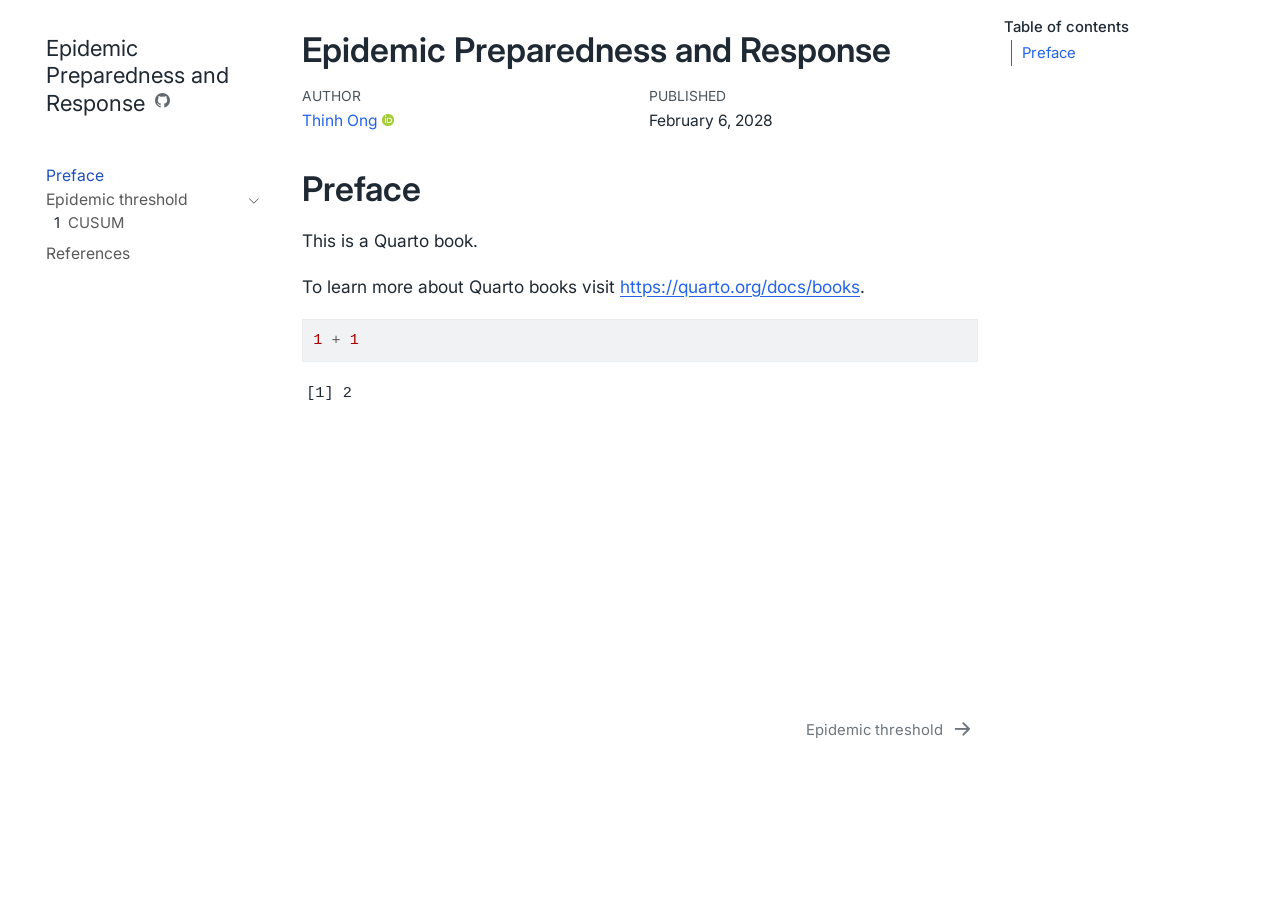
==== index.html @ 460a91d7 "Built site for gh-pages" ====
<!DOCTYPE html>
<html xmlns="http://www.w3.org/1999/xhtml" lang="en" xml:lang="en"><head>

<meta charset="utf-8">
<meta name="generator" content="quarto-1.8.27">

<meta name="viewport" content="width=device-width, initial-scale=1.0, user-scalable=yes">

<meta name="author" content="Thinh Ong">
<meta name="dcterms.date" content="2028-02-06">

<title>Epidemic Preparedness and Response</title>
<style>
code{white-space: pre-wrap;}
span.smallcaps{font-variant: small-caps;}
div.columns{display: flex; gap: min(4vw, 1.5em);}
div.column{flex: auto; overflow-x: auto;}
div.hanging-indent{margin-left: 1.5em; text-indent: -1.5em;}
ul.task-list{list-style: none;}
ul.task-list li input[type="checkbox"] {
  width: 0.8em;
  margin: 0 0.8em 0.2em -1em; /* quarto-specific, see https://github.com/quarto-dev/quarto-cli/issues/4556 */ 
  vertical-align: middle;
}
/* CSS for syntax highlighting */
html { -webkit-text-size-adjust: 100%; }
pre > code.sourceCode { white-space: pre; position: relative; }
pre > code.sourceCode > span { display: inline-block; line-height: 1.25; }
pre > code.sourceCode > span:empty { height: 1.2em; }
.sourceCode { overflow: visible; }
code.sourceCode > span { color: inherit; text-decoration: inherit; }
div.sourceCode { margin: 1em 0; }
pre.sourceCode { margin: 0; }
@media screen {
div.sourceCode { overflow: auto; }
}
@media print {
pre > code.sourceCode { white-space: pre-wrap; }
pre > code.sourceCode > span { text-indent: -5em; padding-left: 5em; }
}
pre.numberSource code
  { counter-reset: source-line 0; }
pre.numberSource code > span
  { position: relative; left: -4em; counter-increment: source-line; }
pre.numberSource code > span > a:first-child::before
  { content: counter(source-line);
    position: relative; left: -1em; text-align: right; vertical-align: baseline;
    border: none; display: inline-block;
    -webkit-touch-callout: none; -webkit-user-select: none;
    -khtml-user-select: none; -moz-user-select: none;
    -ms-user-select: none; user-select: none;
    padding: 0 4px; width: 4em;
  }
pre.numberSource { margin-left: 3em;  padding-left: 4px; }
div.sourceCode
  {   }
@media screen {
pre > code.sourceCode > span > a:first-child::before { text-decoration: underline; }
}
</style>


<script src="site_libs/quarto-nav/quarto-nav.js"></script>
<script src="site_libs/quarto-nav/headroom.min.js"></script>
<script src="site_libs/clipboard/clipboard.min.js"></script>
<script src="site_libs/quarto-search/autocomplete.umd.js"></script>
<script src="site_libs/quarto-search/fuse.min.js"></script>
<script src="site_libs/quarto-search/quarto-search.js"></script>
<meta name="quarto:offset" content="./">
<link href="./epithreshold.html" rel="next">
<script src="site_libs/quarto-html/quarto.js" type="module"></script>
<script src="site_libs/quarto-html/tabsets/tabsets.js" type="module"></script>
<script src="site_libs/quarto-html/axe/axe-check.js" type="module"></script>
<script src="site_libs/quarto-html/popper.min.js"></script>
<script src="site_libs/quarto-html/tippy.umd.min.js"></script>
<script src="site_libs/quarto-html/anchor.min.js"></script>
<link href="site_libs/quarto-html/tippy.css" rel="stylesheet">
<link href="site_libs/quarto-html/quarto-syntax-highlighting-ed96de9b727972fe78a7b5d16c58bf87.css" rel="stylesheet" class="quarto-color-scheme" id="quarto-text-highlighting-styles">
<link href="site_libs/quarto-html/quarto-syntax-highlighting-dark-4d9afe2b8d18ee9fa5d0d57b5ed4214d.css" rel="stylesheet" class="quarto-color-scheme quarto-color-alternate" id="quarto-text-highlighting-styles">
<link href="site_libs/quarto-html/quarto-syntax-highlighting-ed96de9b727972fe78a7b5d16c58bf87.css" rel="stylesheet" class="quarto-color-scheme-extra" id="quarto-text-highlighting-styles">
<script src="site_libs/bootstrap/bootstrap.min.js"></script>
<link href="site_libs/bootstrap/bootstrap-icons.css" rel="stylesheet">
<link href="site_libs/bootstrap/bootstrap-334af90a04393553fd757f59f843fca1.min.css" rel="stylesheet" append-hash="true" class="quarto-color-scheme" id="quarto-bootstrap" data-mode="light">
<link href="site_libs/bootstrap/bootstrap-dark-62014f9e526b9a8c2a6cc656a99eec5e.min.css" rel="stylesheet" append-hash="true" class="quarto-color-scheme quarto-color-alternate" id="quarto-bootstrap" data-mode="light">
<link href="site_libs/bootstrap/bootstrap-334af90a04393553fd757f59f843fca1.min.css" rel="stylesheet" append-hash="true" class="quarto-color-scheme-extra" id="quarto-bootstrap" data-mode="light">
<script id="quarto-search-options" type="application/json">{
  "location": "sidebar",
  "copy-button": false,
  "collapse-after": 3,
  "panel-placement": "start",
  "type": "textbox",
  "limit": 50,
  "keyboard-shortcut": [
    "f",
    "/",
    "s"
  ],
  "show-item-context": false,
  "language": {
    "search-no-results-text": "No results",
    "search-matching-documents-text": "matching documents",
    "search-copy-link-title": "Copy link to search",
    "search-hide-matches-text": "Hide additional matches",
    "search-more-match-text": "more match in this document",
    "search-more-matches-text": "more matches in this document",
    "search-clear-button-title": "Clear",
    "search-text-placeholder": "",
    "search-detached-cancel-button-title": "Cancel",
    "search-submit-button-title": "Submit",
    "search-label": "Search"
  }
}</script>


</head>

<body class="nav-sidebar floating quarto-light">

<div id="quarto-search-results"></div>
  <header id="quarto-header" class="headroom fixed-top">
  <nav class="quarto-secondary-nav">
    <div class="container-fluid d-flex">
      <button type="button" class="quarto-btn-toggle btn" data-bs-toggle="collapse" role="button" data-bs-target=".quarto-sidebar-collapse-item" aria-controls="quarto-sidebar" aria-expanded="false" aria-label="Toggle sidebar navigation" onclick="if (window.quartoToggleHeadroom) { window.quartoToggleHeadroom(); }">
        <i class="bi bi-layout-text-sidebar-reverse"></i>
      </button>
        <nav class="quarto-page-breadcrumbs" aria-label="breadcrumb"><ol class="breadcrumb"><li class="breadcrumb-item"><a href="./index.html">Preface</a></li></ol></nav>
        <a class="flex-grow-1" role="navigation" data-bs-toggle="collapse" data-bs-target=".quarto-sidebar-collapse-item" aria-controls="quarto-sidebar" aria-expanded="false" aria-label="Toggle sidebar navigation" onclick="if (window.quartoToggleHeadroom) { window.quartoToggleHeadroom(); }">      
        </a>
      <button type="button" class="btn quarto-search-button" aria-label="Search" onclick="window.quartoOpenSearch();">
        <i class="bi bi-search"></i>
      </button>
    </div>
  </nav>
</header>
<!-- content -->
<div id="quarto-content" class="quarto-container page-columns page-rows-contents page-layout-article">
<!-- sidebar -->
  <nav id="quarto-sidebar" class="sidebar collapse collapse-horizontal quarto-sidebar-collapse-item sidebar-navigation floating overflow-auto">
    <div class="pt-lg-2 mt-2 text-left sidebar-header">
    <div class="sidebar-title mb-0 py-0">
      <a href="./">Epidemic Preparedness and Response</a> 
        <div class="sidebar-tools-main">
    <a href="https://github.com/thinhong/epr" title="Source Code" class="quarto-navigation-tool px-1" aria-label="Source Code"><i class="bi bi-github"></i></a>
</div>
    </div>
      </div>
        <div class="mt-2 flex-shrink-0 align-items-center">
        <div class="sidebar-search">
        <div id="quarto-search" class="" title="Search"></div>
        </div>
        </div>
    <div class="sidebar-menu-container"> 
    <ul class="list-unstyled mt-1">
        <li class="sidebar-item">
  <div class="sidebar-item-container"> 
  <a href="./index.html" class="sidebar-item-text sidebar-link active">
 <span class="menu-text">Preface</span></a>
  </div>
</li>
        <li class="sidebar-item sidebar-item-section">
      <div class="sidebar-item-container"> 
            <a href="./epithreshold.html" class="sidebar-item-text sidebar-link">
 <span class="menu-text">Epidemic threshold</span></a>
          <a class="sidebar-item-toggle text-start" data-bs-toggle="collapse" data-bs-target="#quarto-sidebar-section-1" role="navigation" aria-expanded="true" aria-label="Toggle section">
            <i class="bi bi-chevron-right ms-2"></i>
          </a> 
      </div>
      <ul id="quarto-sidebar-section-1" class="collapse list-unstyled sidebar-section depth1 show">  
          <li class="sidebar-item">
  <div class="sidebar-item-container"> 
  <a href="./cusum.html" class="sidebar-item-text sidebar-link">
 <span class="menu-text"><span class="chapter-number">1</span>&nbsp; <span class="chapter-title">CUSUM</span></span></a>
  </div>
</li>
      </ul>
  </li>
        <li class="sidebar-item">
  <div class="sidebar-item-container"> 
  <a href="./references.html" class="sidebar-item-text sidebar-link">
 <span class="menu-text">References</span></a>
  </div>
</li>
    </ul>
    </div>
</nav>
<div id="quarto-sidebar-glass" class="quarto-sidebar-collapse-item" data-bs-toggle="collapse" data-bs-target=".quarto-sidebar-collapse-item"></div>
<!-- margin-sidebar -->
    <div id="quarto-margin-sidebar" class="sidebar margin-sidebar">
        <nav id="TOC" role="doc-toc" class="toc-active">
    <h2 id="toc-title">Table of contents</h2>
   
  <ul>
  <li><a href="#preface" id="toc-preface" class="nav-link active" data-scroll-target="#preface">Preface</a></li>
  </ul>
</nav>
    </div>
<!-- main -->
<main class="content" id="quarto-document-content">

<header id="title-block-header" class="quarto-title-block default">
<div class="quarto-title">
<h1 class="title">Epidemic Preparedness and Response</h1>
</div>



<div class="quarto-title-meta">

    <div>
    <div class="quarto-title-meta-heading">Author</div>
    <div class="quarto-title-meta-contents">
             <p><a href="https://drthinhong.com/">Thinh Ong</a> <a href="https://orcid.org/0000-0001-6772-9291" class="quarto-title-author-orcid"> <img src="[data-uri]"></a></p>
          </div>
  </div>
    
    <div>
    <div class="quarto-title-meta-heading">Published</div>
    <div class="quarto-title-meta-contents">
      <p class="date">February 6, 2028</p>
    </div>
  </div>
  
    
  </div>
  


</header>


<section id="preface" class="level1 unnumbered">
<h1 class="unnumbered">Preface</h1>
<p>This is a Quarto book.</p>
<p>To learn more about Quarto books visit <a href="https://quarto.org/docs/books" class="uri">https://quarto.org/docs/books</a>.</p>
<div class="cell">
<div class="code-copy-outer-scaffold"><div class="sourceCode cell-code" id="cb1"><pre class="sourceCode r code-with-copy"><code class="sourceCode r"><span id="cb1-1"><a href="#cb1-1" aria-hidden="true" tabindex="-1"></a><span class="dv">1</span> <span class="sc">+</span> <span class="dv">1</span></span></code></pre></div><button title="Copy to Clipboard" class="code-copy-button"><i class="bi"></i></button></div>
<div class="cell-output cell-output-stdout">
<pre><code>[1] 2</code></pre>
</div>
</div>


</section>

</main> <!-- /main -->
<script id="quarto-html-after-body" type="application/javascript">
  window.document.addEventListener("DOMContentLoaded", function (event) {
    const icon = "";
    const anchorJS = new window.AnchorJS();
    anchorJS.options = {
      placement: 'right',
      icon: icon
    };
    anchorJS.add('.anchored');
    const isCodeAnnotation = (el) => {
      for (const clz of el.classList) {
        if (clz.startsWith('code-annotation-')) {                     
          return true;
        }
      }
      return false;
    }
    const onCopySuccess = function(e) {
      // button target
      const button = e.trigger;
      // don't keep focus
      button.blur();
      // flash "checked"
      button.classList.add('code-copy-button-checked');
      var currentTitle = button.getAttribute("title");
      button.setAttribute("title", "Copied!");
      let tooltip;
      if (window.bootstrap) {
        button.setAttribute("data-bs-toggle", "tooltip");
        button.setAttribute("data-bs-placement", "left");
        button.setAttribute("data-bs-title", "Copied!");
        tooltip = new bootstrap.Tooltip(button, 
          { trigger: "manual", 
            customClass: "code-copy-button-tooltip",
            offset: [0, -8]});
        tooltip.show();    
      }
      setTimeout(function() {
        if (tooltip) {
          tooltip.hide();
          button.removeAttribute("data-bs-title");
          button.removeAttribute("data-bs-toggle");
          button.removeAttribute("data-bs-placement");
        }
        button.setAttribute("title", currentTitle);
        button.classList.remove('code-copy-button-checked');
      }, 1000);
      // clear code selection
      e.clearSelection();
    }
    const getTextToCopy = function(trigger) {
      const outerScaffold = trigger.parentElement.cloneNode(true);
      const codeEl = outerScaffold.querySelector('code');
      for (const childEl of codeEl.children) {
        if (isCodeAnnotation(childEl)) {
          childEl.remove();
        }
      }
      return codeEl.innerText;
    }
    const clipboard = new window.ClipboardJS('.code-copy-button:not([data-in-quarto-modal])', {
      text: getTextToCopy
    });
    clipboard.on('success', onCopySuccess);
    if (window.document.getElementById('quarto-embedded-source-code-modal')) {
      const clipboardModal = new window.ClipboardJS('.code-copy-button[data-in-quarto-modal]', {
        text: getTextToCopy,
        container: window.document.getElementById('quarto-embedded-source-code-modal')
      });
      clipboardModal.on('success', onCopySuccess);
    }
      var localhostRegex = new RegExp(/^(?:http|https):\/\/localhost\:?[0-9]*\//);
      var mailtoRegex = new RegExp(/^mailto:/);
        var filterRegex = new RegExp("https:\/\/thinhong\.github\.io\/epr\/");
      var isInternal = (href) => {
          return filterRegex.test(href) || localhostRegex.test(href) || mailtoRegex.test(href);
      }
      // Inspect non-navigation links and adorn them if external
     var links = window.document.querySelectorAll('a[href]:not(.nav-link):not(.navbar-brand):not(.toc-action):not(.sidebar-link):not(.sidebar-item-toggle):not(.pagination-link):not(.no-external):not([aria-hidden]):not(.dropdown-item):not(.quarto-navigation-tool):not(.about-link)');
      for (var i=0; i<links.length; i++) {
        const link = links[i];
        if (!isInternal(link.href)) {
          // undo the damage that might have been done by quarto-nav.js in the case of
          // links that we want to consider external
          if (link.dataset.originalHref !== undefined) {
            link.href = link.dataset.originalHref;
          }
        }
      }
    function tippyHover(el, contentFn, onTriggerFn, onUntriggerFn) {
      const config = {
        allowHTML: true,
        maxWidth: 500,
        delay: 100,
        arrow: false,
        appendTo: function(el) {
            return el.parentElement;
        },
        interactive: true,
        interactiveBorder: 10,
        theme: 'quarto',
        placement: 'bottom-start',
      };
      if (contentFn) {
        config.content = contentFn;
      }
      if (onTriggerFn) {
        config.onTrigger = onTriggerFn;
      }
      if (onUntriggerFn) {
        config.onUntrigger = onUntriggerFn;
      }
      window.tippy(el, config); 
    }
    const noterefs = window.document.querySelectorAll('a[role="doc-noteref"]');
    for (var i=0; i<noterefs.length; i++) {
      const ref = noterefs[i];
      tippyHover(ref, function() {
        // use id or data attribute instead here
        let href = ref.getAttribute('data-footnote-href') || ref.getAttribute('href');
        try { href = new URL(href).hash; } catch {}
        const id = href.replace(/^#\/?/, "");
        const note = window.document.getElementById(id);
        if (note) {
          return note.innerHTML;
        } else {
          return "";
        }
      });
    }
    const xrefs = window.document.querySelectorAll('a.quarto-xref');
    const processXRef = (id, note) => {
      // Strip column container classes
      const stripColumnClz = (el) => {
        el.classList.remove("page-full", "page-columns");
        if (el.children) {
          for (const child of el.children) {
            stripColumnClz(child);
          }
        }
      }
      stripColumnClz(note)
      if (id === null || id.startsWith('sec-')) {
        // Special case sections, only their first couple elements
        const container = document.createElement("div");
        if (note.children && note.children.length > 2) {
          container.appendChild(note.children[0].cloneNode(true));
          for (let i = 1; i < note.children.length; i++) {
            const child = note.children[i];
            if (child.tagName === "P" && child.innerText === "") {
              continue;
            } else {
              container.appendChild(child.cloneNode(true));
              break;
            }
          }
          if (window.Quarto?.typesetMath) {
            window.Quarto.typesetMath(container);
          }
          return container.innerHTML
        } else {
          if (window.Quarto?.typesetMath) {
            window.Quarto.typesetMath(note);
          }
          return note.innerHTML;
        }
      } else {
        // Remove any anchor links if they are present
        const anchorLink = note.querySelector('a.anchorjs-link');
        if (anchorLink) {
          anchorLink.remove();
        }
        if (window.Quarto?.typesetMath) {
          window.Quarto.typesetMath(note);
        }
        if (note.classList.contains("callout")) {
          return note.outerHTML;
        } else {
          return note.innerHTML;
        }
      }
    }
    for (var i=0; i<xrefs.length; i++) {
      const xref = xrefs[i];
      tippyHover(xref, undefined, function(instance) {
        instance.disable();
        let url = xref.getAttribute('href');
        let hash = undefined; 
        if (url.startsWith('#')) {
          hash = url;
        } else {
          try { hash = new URL(url).hash; } catch {}
        }
        if (hash) {
          const id = hash.replace(/^#\/?/, "");
          const note = window.document.getElementById(id);
          if (note !== null) {
            try {
              const html = processXRef(id, note.cloneNode(true));
              instance.setContent(html);
            } finally {
              instance.enable();
              instance.show();
            }
          } else {
            // See if we can fetch this
            fetch(url.split('#')[0])
            .then(res => res.text())
            .then(html => {
              const parser = new DOMParser();
              const htmlDoc = parser.parseFromString(html, "text/html");
              const note = htmlDoc.getElementById(id);
              if (note !== null) {
                const html = processXRef(id, note);
                instance.setContent(html);
              } 
            }).finally(() => {
              instance.enable();
              instance.show();
            });
          }
        } else {
          // See if we can fetch a full url (with no hash to target)
          // This is a special case and we should probably do some content thinning / targeting
          fetch(url)
          .then(res => res.text())
          .then(html => {
            const parser = new DOMParser();
            const htmlDoc = parser.parseFromString(html, "text/html");
            const note = htmlDoc.querySelector('main.content');
            if (note !== null) {
              // This should only happen for chapter cross references
              // (since there is no id in the URL)
              // remove the first header
              if (note.children.length > 0 && note.children[0].tagName === "HEADER") {
                note.children[0].remove();
              }
              const html = processXRef(null, note);
              instance.setContent(html);
            } 
          }).finally(() => {
            instance.enable();
            instance.show();
          });
        }
      }, function(instance) {
      });
    }
        let selectedAnnoteEl;
        const selectorForAnnotation = ( cell, annotation) => {
          let cellAttr = 'data-code-cell="' + cell + '"';
          let lineAttr = 'data-code-annotation="' +  annotation + '"';
          const selector = 'span[' + cellAttr + '][' + lineAttr + ']';
          return selector;
        }
        const selectCodeLines = (annoteEl) => {
          const doc = window.document;
          const targetCell = annoteEl.getAttribute("data-target-cell");
          const targetAnnotation = annoteEl.getAttribute("data-target-annotation");
          const annoteSpan = window.document.querySelector(selectorForAnnotation(targetCell, targetAnnotation));
          const lines = annoteSpan.getAttribute("data-code-lines").split(",");
          const lineIds = lines.map((line) => {
            return targetCell + "-" + line;
          })
          let top = null;
          let height = null;
          let parent = null;
          if (lineIds.length > 0) {
              //compute the position of the single el (top and bottom and make a div)
              const el = window.document.getElementById(lineIds[0]);
              top = el.offsetTop;
              height = el.offsetHeight;
              parent = el.parentElement.parentElement;
            if (lineIds.length > 1) {
              const lastEl = window.document.getElementById(lineIds[lineIds.length - 1]);
              const bottom = lastEl.offsetTop + lastEl.offsetHeight;
              height = bottom - top;
            }
            if (top !== null && height !== null && parent !== null) {
              // cook up a div (if necessary) and position it 
              let div = window.document.getElementById("code-annotation-line-highlight");
              if (div === null) {
                div = window.document.createElement("div");
                div.setAttribute("id", "code-annotation-line-highlight");
                div.style.position = 'absolute';
                parent.appendChild(div);
              }
              div.style.top = top - 2 + "px";
              div.style.height = height + 4 + "px";
              div.style.left = 0;
              let gutterDiv = window.document.getElementById("code-annotation-line-highlight-gutter");
              if (gutterDiv === null) {
                gutterDiv = window.document.createElement("div");
                gutterDiv.setAttribute("id", "code-annotation-line-highlight-gutter");
                gutterDiv.style.position = 'absolute';
                const codeCell = window.document.getElementById(targetCell);
                const gutter = codeCell.querySelector('.code-annotation-gutter');
                gutter.appendChild(gutterDiv);
              }
              gutterDiv.style.top = top - 2 + "px";
              gutterDiv.style.height = height + 4 + "px";
            }
            selectedAnnoteEl = annoteEl;
          }
        };
        const unselectCodeLines = () => {
          const elementsIds = ["code-annotation-line-highlight", "code-annotation-line-highlight-gutter"];
          elementsIds.forEach((elId) => {
            const div = window.document.getElementById(elId);
            if (div) {
              div.remove();
            }
          });
          selectedAnnoteEl = undefined;
        };
          // Handle positioning of the toggle
      window.addEventListener(
        "resize",
        throttle(() => {
          elRect = undefined;
          if (selectedAnnoteEl) {
            selectCodeLines(selectedAnnoteEl);
          }
        }, 10)
      );
      function throttle(fn, ms) {
      let throttle = false;
      let timer;
        return (...args) => {
          if(!throttle) { // first call gets through
              fn.apply(this, args);
              throttle = true;
          } else { // all the others get throttled
              if(timer) clearTimeout(timer); // cancel #2
              timer = setTimeout(() => {
                fn.apply(this, args);
                timer = throttle = false;
              }, ms);
          }
        };
      }
        // Attach click handler to the DT
        const annoteDls = window.document.querySelectorAll('dt[data-target-cell]');
        for (const annoteDlNode of annoteDls) {
          annoteDlNode.addEventListener('click', (event) => {
            const clickedEl = event.target;
            if (clickedEl !== selectedAnnoteEl) {
              unselectCodeLines();
              const activeEl = window.document.querySelector('dt[data-target-cell].code-annotation-active');
              if (activeEl) {
                activeEl.classList.remove('code-annotation-active');
              }
              selectCodeLines(clickedEl);
              clickedEl.classList.add('code-annotation-active');
            } else {
              // Unselect the line
              unselectCodeLines();
              clickedEl.classList.remove('code-annotation-active');
            }
          });
        }
    const findCites = (el) => {
      const parentEl = el.parentElement;
      if (parentEl) {
        const cites = parentEl.dataset.cites;
        if (cites) {
          return {
            el,
            cites: cites.split(' ')
          };
        } else {
          return findCites(el.parentElement)
        }
      } else {
        return undefined;
      }
    };
    var bibliorefs = window.document.querySelectorAll('a[role="doc-biblioref"]');
    for (var i=0; i<bibliorefs.length; i++) {
      const ref = bibliorefs[i];
      const citeInfo = findCites(ref);
      if (citeInfo) {
        tippyHover(citeInfo.el, function() {
          var popup = window.document.createElement('div');
          citeInfo.cites.forEach(function(cite) {
            var citeDiv = window.document.createElement('div');
            citeDiv.classList.add('hanging-indent');
            citeDiv.classList.add('csl-entry');
            var biblioDiv = window.document.getElementById('ref-' + cite);
            if (biblioDiv) {
              citeDiv.innerHTML = biblioDiv.innerHTML;
            }
            popup.appendChild(citeDiv);
          });
          return popup.innerHTML;
        });
      }
    }
  });
  </script>
<nav class="page-navigation">
  <div class="nav-page nav-page-previous">
  </div>
  <div class="nav-page nav-page-next">
      <a href="./epithreshold.html" class="pagination-link" aria-label="Epidemic threshold">
        <span class="nav-page-text">Epidemic threshold</span> <i class="bi bi-arrow-right-short"></i>
      </a>
  </div>
</nav>
</div> <!-- /content -->




</body></html>
---- site_libs/quarto-html/tippy.css ----
.tippy-box[data-animation=fade][data-state=hidden]{opacity:0}[data-tippy-root]{max-width:calc(100vw - 10px)}.tippy-box{position:relative;background-color:#333;color:#fff;border-radius:4px;font-size:14px;line-height:1.4;white-space:normal;outline:0;transition-property:transform,visibility,opacity}.tippy-box[data-placement^=top]>.tippy-arrow{bottom:0}.tippy-box[data-placement^=top]>.tippy-arrow:before{bottom:-7px;left:0;border-width:8px 8px 0;border-top-color:initial;transform-origin:center top}.tippy-box[data-placement^=bottom]>.tippy-arrow{top:0}.tippy-box[data-placement^=bottom]>.tippy-arrow:before{top:-7px;left:0;border-width:0 8px 8px;border-bottom-color:initial;transform-origin:center bottom}.tippy-box[data-placement^=left]>.tippy-arrow{right:0}.tippy-box[data-placement^=left]>.tippy-arrow:before{border-width:8px 0 8px 8px;border-left-color:initial;right:-7px;transform-origin:center left}.tippy-box[data-placement^=right]>.tippy-arrow{left:0}.tippy-box[data-placement^=right]>.tippy-arrow:before{left:-7px;border-width:8px 8px 8px 0;border-right-color:initial;transform-origin:center right}.tippy-box[data-inertia][data-state=visible]{transition-timing-function:cubic-bezier(.54,1.5,.38,1.11)}.tippy-arrow{width:16px;height:16px;color:#333}.tippy-arrow:before{content:"";position:absolute;border-color:transparent;border-style:solid}.tippy-content{position:relative;padding:5px 9px;z-index:1}
---- site_libs/quarto-html/quarto-syntax-highlighting-ed96de9b727972fe78a7b5d16c58bf87.css ----
/* quarto syntax highlight colors */
:root {
  --quarto-hl-ot-color: #003B4F;
  --quarto-hl-at-color: #657422;
  --quarto-hl-ss-color: #20794D;
  --quarto-hl-an-color: #5E5E5E;
  --quarto-hl-fu-color: #4758AB;
  --quarto-hl-st-color: #20794D;
  --quarto-hl-cf-color: #003B4F;
  --quarto-hl-op-color: #5E5E5E;
  --quarto-hl-er-color: #AD0000;
  --quarto-hl-bn-color: #AD0000;
  --quarto-hl-al-color: #AD0000;
  --quarto-hl-va-color: #111111;
  --quarto-hl-bu-color: inherit;
  --quarto-hl-ex-color: inherit;
  --quarto-hl-pp-color: #AD0000;
  --quarto-hl-in-color: #5E5E5E;
  --quarto-hl-vs-color: #20794D;
  --quarto-hl-wa-color: #5E5E5E;
  --quarto-hl-do-color: #5E5E5E;
  --quarto-hl-im-color: #00769E;
  --quarto-hl-ch-color: #20794D;
  --quarto-hl-dt-color: #AD0000;
  --quarto-hl-fl-color: #AD0000;
  --quarto-hl-co-color: #5E5E5E;
  --quarto-hl-cv-color: #5E5E5E;
  --quarto-hl-cn-color: #8f5902;
  --quarto-hl-sc-color: #5E5E5E;
  --quarto-hl-dv-color: #AD0000;
  --quarto-hl-kw-color: #003B4F;
}

/* other quarto variables */
:root {
  --quarto-font-monospace: SFMono-Regular, Menlo, Monaco, Consolas, "Liberation Mono", "Courier New", monospace;
}

/* syntax highlight based on Pandoc's rules */
pre > code.sourceCode > span {
  color: #003B4F;
}

code.sourceCode > span {
  color: #003B4F;
}

div.sourceCode,
div.sourceCode pre.sourceCode {
  color: #003B4F;
}

/* Normal */
code span {
  color: #003B4F;
}

/* Alert */
code span.al {
  color: #AD0000;
  font-style: inherit;
}

/* Annotation */
code span.an {
  color: #5E5E5E;
  font-style: inherit;
}

/* Attribute */
code span.at {
  color: #657422;
  font-style: inherit;
}

/* BaseN */
code span.bn {
  color: #AD0000;
  font-style: inherit;
}

/* BuiltIn */
code span.bu {
  font-style: inherit;
}

/* ControlFlow */
code span.cf {
  color: #003B4F;
  font-weight: bold;
  font-style: inherit;
}

/* Char */
code span.ch {
  color: #20794D;
  font-style: inherit;
}

/* Constant */
code span.cn {
  color: #8f5902;
  font-style: inherit;
}

/* Comment */
code span.co {
  color: #5E5E5E;
  font-style: inherit;
}

/* CommentVar */
code span.cv {
  color: #5E5E5E;
  font-style: italic;
}

/* Documentation */
code span.do {
  color: #5E5E5E;
  font-style: italic;
}

/* DataType */
code span.dt {
  color: #AD0000;
  font-style: inherit;
}

/* DecVal */
code span.dv {
  color: #AD0000;
  font-style: inherit;
}

/* Error */
code span.er {
  color: #AD0000;
  font-style: inherit;
}

/* Extension */
code span.ex {
  font-style: inherit;
}

/* Float */
code span.fl {
  color: #AD0000;
  font-style: inherit;
}

/* Function */
code span.fu {
  color: #4758AB;
  font-style: inherit;
}

/* Import */
code span.im {
  color: #00769E;
  font-style: inherit;
}

/* Information */
code span.in {
  color: #5E5E5E;
  font-style: inherit;
}

/* Keyword */
code span.kw {
  color: #003B4F;
  font-weight: bold;
  font-style: inherit;
}

/* Operator */
code span.op {
  color: #5E5E5E;
  font-style: inherit;
}

/* Other */
code span.ot {
  color: #003B4F;
  font-style: inherit;
}

/* Preprocessor */
code span.pp {
  color: #AD0000;
  font-style: inherit;
}

/* SpecialChar */
code span.sc {
  color: #5E5E5E;
  font-style: inherit;
}

/* SpecialString */
code span.ss {
  color: #20794D;
  font-style: inherit;
}

/* String */
code span.st {
  color: #20794D;
  font-style: inherit;
}

/* Variable */
code span.va {
  color: #111111;
  font-style: inherit;
}

/* VerbatimString */
code span.vs {
  color: #20794D;
  font-style: inherit;
}

/* Warning */
code span.wa {
  color: #5E5E5E;
  font-style: italic;
}

.prevent-inlining {
  content: "</";
}

/*# sourceMappingURL=0920dd6d7437995b8cdf7429764427b1.css.map */
---- site_libs/quarto-html/quarto-syntax-highlighting-ed96de9b727972fe78a7b5d16c58bf87.css ----
/* quarto syntax highlight colors */
:root {
  --quarto-hl-ot-color: #003B4F;
  --quarto-hl-at-color: #657422;
  --quarto-hl-ss-color: #20794D;
  --quarto-hl-an-color: #5E5E5E;
  --quarto-hl-fu-color: #4758AB;
  --quarto-hl-st-color: #20794D;
  --quarto-hl-cf-color: #003B4F;
  --quarto-hl-op-color: #5E5E5E;
  --quarto-hl-er-color: #AD0000;
  --quarto-hl-bn-color: #AD0000;
  --quarto-hl-al-color: #AD0000;
  --quarto-hl-va-color: #111111;
  --quarto-hl-bu-color: inherit;
  --quarto-hl-ex-color: inherit;
  --quarto-hl-pp-color: #AD0000;
  --quarto-hl-in-color: #5E5E5E;
  --quarto-hl-vs-color: #20794D;
  --quarto-hl-wa-color: #5E5E5E;
  --quarto-hl-do-color: #5E5E5E;
  --quarto-hl-im-color: #00769E;
  --quarto-hl-ch-color: #20794D;
  --quarto-hl-dt-color: #AD0000;
  --quarto-hl-fl-color: #AD0000;
  --quarto-hl-co-color: #5E5E5E;
  --quarto-hl-cv-color: #5E5E5E;
  --quarto-hl-cn-color: #8f5902;
  --quarto-hl-sc-color: #5E5E5E;
  --quarto-hl-dv-color: #AD0000;
  --quarto-hl-kw-color: #003B4F;
}

/* other quarto variables */
:root {
  --quarto-font-monospace: SFMono-Regular, Menlo, Monaco, Consolas, "Liberation Mono", "Courier New", monospace;
}

/* syntax highlight based on Pandoc's rules */
pre > code.sourceCode > span {
  color: #003B4F;
}

code.sourceCode > span {
  color: #003B4F;
}

div.sourceCode,
div.sourceCode pre.sourceCode {
  color: #003B4F;
}

/* Normal */
code span {
  color: #003B4F;
}

/* Alert */
code span.al {
  color: #AD0000;
  font-style: inherit;
}

/* Annotation */
code span.an {
  color: #5E5E5E;
  font-style: inherit;
}

/* Attribute */
code span.at {
  color: #657422;
  font-style: inherit;
}

/* BaseN */
code span.bn {
  color: #AD0000;
  font-style: inherit;
}

/* BuiltIn */
code span.bu {
  font-style: inherit;
}

/* ControlFlow */
code span.cf {
  color: #003B4F;
  font-weight: bold;
  font-style: inherit;
}

/* Char */
code span.ch {
  color: #20794D;
  font-style: inherit;
}

/* Constant */
code span.cn {
  color: #8f5902;
  font-style: inherit;
}

/* Comment */
code span.co {
  color: #5E5E5E;
  font-style: inherit;
}

/* CommentVar */
code span.cv {
  color: #5E5E5E;
  font-style: italic;
}

/* Documentation */
code span.do {
  color: #5E5E5E;
  font-style: italic;
}

/* DataType */
code span.dt {
  color: #AD0000;
  font-style: inherit;
}

/* DecVal */
code span.dv {
  color: #AD0000;
  font-style: inherit;
}

/* Error */
code span.er {
  color: #AD0000;
  font-style: inherit;
}

/* Extension */
code span.ex {
  font-style: inherit;
}

/* Float */
code span.fl {
  color: #AD0000;
  font-style: inherit;
}

/* Function */
code span.fu {
  color: #4758AB;
  font-style: inherit;
}

/* Import */
code span.im {
  color: #00769E;
  font-style: inherit;
}

/* Information */
code span.in {
  color: #5E5E5E;
  font-style: inherit;
}

/* Keyword */
code span.kw {
  color: #003B4F;
  font-weight: bold;
  font-style: inherit;
}

/* Operator */
code span.op {
  color: #5E5E5E;
  font-style: inherit;
}

/* Other */
code span.ot {
  color: #003B4F;
  font-style: inherit;
}

/* Preprocessor */
code span.pp {
  color: #AD0000;
  font-style: inherit;
}

/* SpecialChar */
code span.sc {
  color: #5E5E5E;
  font-style: inherit;
}

/* SpecialString */
code span.ss {
  color: #20794D;
  font-style: inherit;
}

/* String */
code span.st {
  color: #20794D;
  font-style: inherit;
}

/* Variable */
code span.va {
  color: #111111;
  font-style: inherit;
}

/* VerbatimString */
code span.vs {
  color: #20794D;
  font-style: inherit;
}

/* Warning */
code span.wa {
  color: #5E5E5E;
  font-style: italic;
}

.prevent-inlining {
  content: "</";
}

/*# sourceMappingURL=0920dd6d7437995b8cdf7429764427b1.css.map */
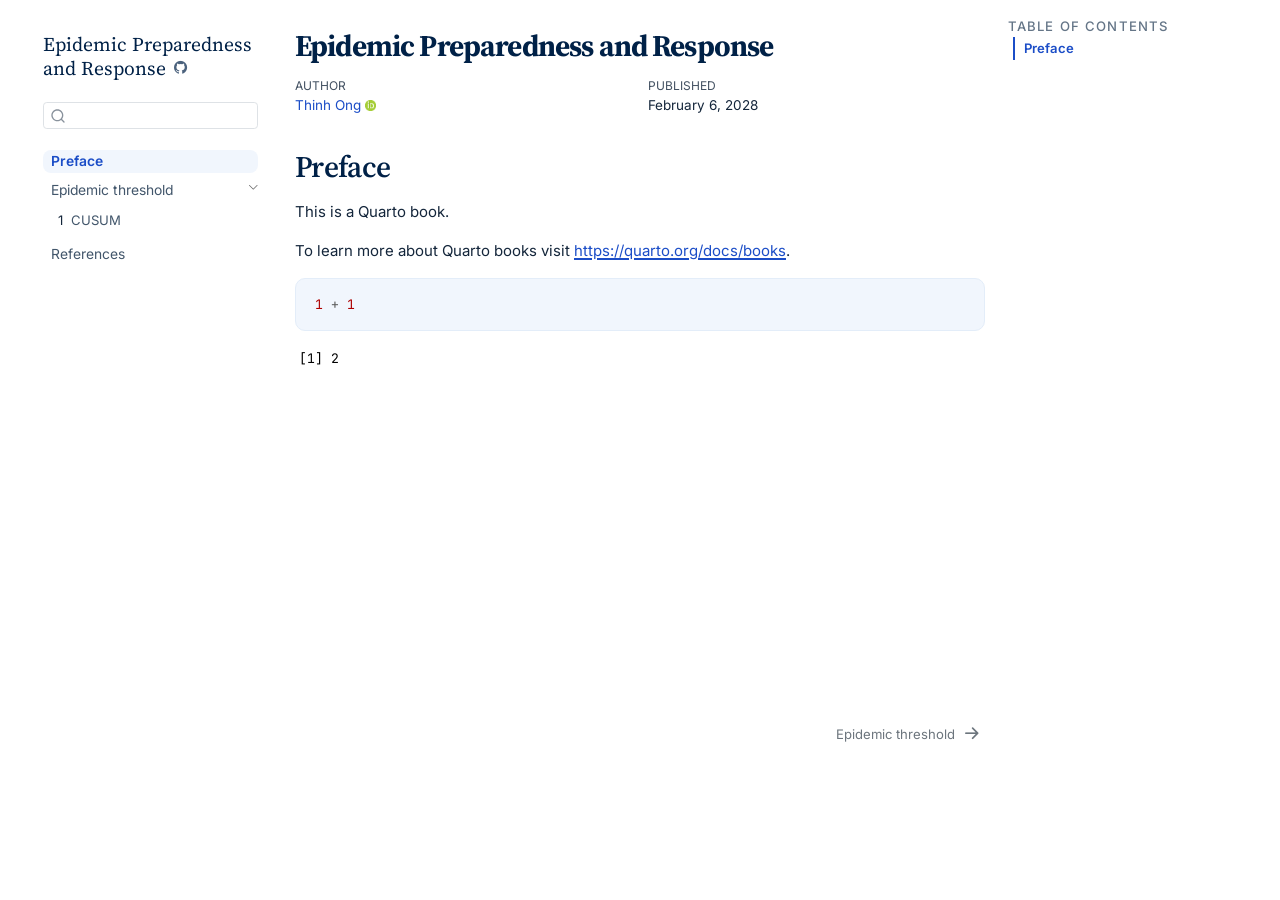
==== commit 9bd9a410: "Built site for gh-pages" ====
--- a/index.html
+++ b/index.html
@@ -2,7 +2,7 @@
 <html xmlns="http://www.w3.org/1999/xhtml" lang="en" xml:lang="en"><head>
 
 <meta charset="utf-8">
-<meta name="generator" content="quarto-1.8.27">
+<meta name="generator" content="quarto-1.9.38">
 
 <meta name="viewport" content="width=device-width, initial-scale=1.0, user-scalable=yes">
 
@@ -11,6 +11,9 @@
 
 <title>Epidemic Preparedness and Response</title>
 <style>
+/* Default styles provided by pandoc.
+** See https://pandoc.org/MANUAL.html#variables-for-html for config info.
+*/
 code{white-space: pre-wrap;}
 span.smallcaps{font-variant: small-caps;}
 div.columns{display: flex; gap: min(4vw, 1.5em);}
@@ -70,19 +73,14 @@
 <link href="./epithreshold.html" rel="next">
 <script src="site_libs/quarto-html/quarto.js" type="module"></script>
 <script src="site_libs/quarto-html/tabsets/tabsets.js" type="module"></script>
-<script src="site_libs/quarto-html/axe/axe-check.js" type="module"></script>
 <script src="site_libs/quarto-html/popper.min.js"></script>
 <script src="site_libs/quarto-html/tippy.umd.min.js"></script>
 <script src="site_libs/quarto-html/anchor.min.js"></script>
 <link href="site_libs/quarto-html/tippy.css" rel="stylesheet">
-<link href="site_libs/quarto-html/quarto-syntax-highlighting-ed96de9b727972fe78a7b5d16c58bf87.css" rel="stylesheet" class="quarto-color-scheme" id="quarto-text-highlighting-styles">
-<link href="site_libs/quarto-html/quarto-syntax-highlighting-dark-4d9afe2b8d18ee9fa5d0d57b5ed4214d.css" rel="stylesheet" class="quarto-color-scheme quarto-color-alternate" id="quarto-text-highlighting-styles">
-<link href="site_libs/quarto-html/quarto-syntax-highlighting-ed96de9b727972fe78a7b5d16c58bf87.css" rel="stylesheet" class="quarto-color-scheme-extra" id="quarto-text-highlighting-styles">
+<link href="site_libs/quarto-html/quarto-syntax-highlighting-79932594aa0290807c47a4fa0512a8dc.css" rel="stylesheet" id="quarto-text-highlighting-styles">
 <script src="site_libs/bootstrap/bootstrap.min.js"></script>
 <link href="site_libs/bootstrap/bootstrap-icons.css" rel="stylesheet">
-<link href="site_libs/bootstrap/bootstrap-334af90a04393553fd757f59f843fca1.min.css" rel="stylesheet" append-hash="true" class="quarto-color-scheme" id="quarto-bootstrap" data-mode="light">
-<link href="site_libs/bootstrap/bootstrap-dark-62014f9e526b9a8c2a6cc656a99eec5e.min.css" rel="stylesheet" append-hash="true" class="quarto-color-scheme quarto-color-alternate" id="quarto-bootstrap" data-mode="light">
-<link href="site_libs/bootstrap/bootstrap-334af90a04393553fd757f59f843fca1.min.css" rel="stylesheet" append-hash="true" class="quarto-color-scheme-extra" id="quarto-bootstrap" data-mode="light">
+<link href="site_libs/bootstrap/bootstrap-51f50a928ebeba495cf6b26d8df7c1ad.min.css" rel="stylesheet" append-hash="true" id="quarto-bootstrap" data-mode="light">
 <script id="quarto-search-options" type="application/json">{
   "location": "sidebar",
   "copy-button": false,
@@ -110,8 +108,12 @@
     "search-label": "Search"
   }
 }</script>
-
-
+<link rel="preconnect" href="https://fonts.googleapis.com">
+<link rel="preconnect" href="https://fonts.gstatic.com" crossorigin="">
+<link href="https://fonts.googleapis.com/css2?family=Inter:wght@400;500;600;700&amp;family=JetBrains+Mono:wght@400;600&amp;family=Source+Serif+4:opsz,wght@8..60,600;8..60,700&amp;display=swap" rel="stylesheet">
+
+
+<link rel="stylesheet" href="assets/tokens.css">
 </head>
 
 <body class="nav-sidebar floating quarto-light">
--- a/site_libs/quarto-html/quarto-syntax-highlighting-79932594aa0290807c47a4fa0512a8dc.css
+++ b/site_libs/quarto-html/quarto-syntax-highlighting-79932594aa0290807c47a4fa0512a8dc.css
@@ -0,0 +1,236 @@
+/* quarto syntax highlight colors */
+:root {
+  --quarto-hl-ot-color: #003B4F;
+  --quarto-hl-at-color: #657422;
+  --quarto-hl-ss-color: #20794D;
+  --quarto-hl-an-color: #5E5E5E;
+  --quarto-hl-fu-color: #4758AB;
+  --quarto-hl-st-color: #20794D;
+  --quarto-hl-cf-color: #003B4F;
+  --quarto-hl-op-color: #5E5E5E;
+  --quarto-hl-er-color: #AD0000;
+  --quarto-hl-bn-color: #AD0000;
+  --quarto-hl-al-color: #AD0000;
+  --quarto-hl-va-color: #111111;
+  --quarto-hl-bu-color: inherit;
+  --quarto-hl-ex-color: inherit;
+  --quarto-hl-pp-color: #AD0000;
+  --quarto-hl-in-color: #5E5E5E;
+  --quarto-hl-vs-color: #20794D;
+  --quarto-hl-wa-color: #5E5E5E;
+  --quarto-hl-do-color: #5E5E5E;
+  --quarto-hl-im-color: #00769E;
+  --quarto-hl-ch-color: #20794D;
+  --quarto-hl-dt-color: #AD0000;
+  --quarto-hl-fl-color: #AD0000;
+  --quarto-hl-co-color: #5E5E5E;
+  --quarto-hl-cv-color: #5E5E5E;
+  --quarto-hl-cn-color: #8f5902;
+  --quarto-hl-sc-color: #5E5E5E;
+  --quarto-hl-dv-color: #AD0000;
+  --quarto-hl-kw-color: #003B4F;
+}
+
+/* other quarto variables */
+:root {
+  --quarto-font-monospace: "JetBrains Mono", ui-monospace, "SF Mono", Menlo, Consolas, monospace;
+}
+
+/* syntax highlight based on Pandoc's rules */
+pre > code.sourceCode > span {
+  color: #003B4F;
+}
+
+code.sourceCode > span {
+  color: #003B4F;
+}
+
+div.sourceCode,
+div.sourceCode pre.sourceCode {
+  color: #003B4F;
+}
+
+/* Normal */
+code span {
+  color: #003B4F;
+}
+
+/* Alert */
+code span.al {
+  color: #AD0000;
+  font-style: inherit;
+}
+
+/* Annotation */
+code span.an {
+  color: #5E5E5E;
+  font-style: inherit;
+}
+
+/* Attribute */
+code span.at {
+  color: #657422;
+  font-style: inherit;
+}
+
+/* BaseN */
+code span.bn {
+  color: #AD0000;
+  font-style: inherit;
+}
+
+/* BuiltIn */
+code span.bu {
+  font-style: inherit;
+}
+
+/* ControlFlow */
+code span.cf {
+  color: #003B4F;
+  font-weight: bold;
+  font-style: inherit;
+}
+
+/* Char */
+code span.ch {
+  color: #20794D;
+  font-style: inherit;
+}
+
+/* Constant */
+code span.cn {
+  color: #8f5902;
+  font-style: inherit;
+}
+
+/* Comment */
+code span.co {
+  color: #5E5E5E;
+  font-style: inherit;
+}
+
+/* CommentVar */
+code span.cv {
+  color: #5E5E5E;
+  font-style: italic;
+}
+
+/* Documentation */
+code span.do {
+  color: #5E5E5E;
+  font-style: italic;
+}
+
+/* DataType */
+code span.dt {
+  color: #AD0000;
+  font-style: inherit;
+}
+
+/* DecVal */
+code span.dv {
+  color: #AD0000;
+  font-style: inherit;
+}
+
+/* Error */
+code span.er {
+  color: #AD0000;
+  font-style: inherit;
+}
+
+/* Extension */
+code span.ex {
+  font-style: inherit;
+}
+
+/* Float */
+code span.fl {
+  color: #AD0000;
+  font-style: inherit;
+}
+
+/* Function */
+code span.fu {
+  color: #4758AB;
+  font-style: inherit;
+}
+
+/* Import */
+code span.im {
+  color: #00769E;
+  font-style: inherit;
+}
+
+/* Information */
+code span.in {
+  color: #5E5E5E;
+  font-style: inherit;
+}
+
+/* Keyword */
+code span.kw {
+  color: #003B4F;
+  font-weight: bold;
+  font-style: inherit;
+}
+
+/* Operator */
+code span.op {
+  color: #5E5E5E;
+  font-style: inherit;
+}
+
+/* Other */
+code span.ot {
+  color: #003B4F;
+  font-style: inherit;
+}
+
+/* Preprocessor */
+code span.pp {
+  color: #AD0000;
+  font-style: inherit;
+}
+
+/* SpecialChar */
+code span.sc {
+  color: #5E5E5E;
+  font-style: inherit;
+}
+
+/* SpecialString */
+code span.ss {
+  color: #20794D;
+  font-style: inherit;
+}
+
+/* String */
+code span.st {
+  color: #20794D;
+  font-style: inherit;
+}
+
+/* Variable */
+code span.va {
+  color: #111111;
+  font-style: inherit;
+}
+
+/* VerbatimString */
+code span.vs {
+  color: #20794D;
+  font-style: inherit;
+}
+
+/* Warning */
+code span.wa {
+  color: #5E5E5E;
+  font-style: italic;
+}
+
+.prevent-inlining {
+  content: "</";
+}
+
+/*# sourceMappingURL=338be5099348569a35a0afdbe649f567.css.map */
--- a/assets/tokens.css
+++ b/assets/tokens.css
@@ -0,0 +1,55 @@
+/* ============================================================
+   EPR RUNTIME DESIGN TOKENS (plain CSS) - "Harbor", shared with idm4b.
+   Read by the SVG figure scripts at runtime via
+   getComputedStyle(document.documentElement). Mirror of
+   assets/theme.scss; keep the colour values in sync.
+   ============================================================ */
+:root{
+  /* ---- Harbor core (mirrors idm4b) ---- */
+  --ox-blue:#002147; --ox-blue-2:#0a3161; --cobalt:#1B4DC7; --cobalt-2:#143aa6;
+  --ink:#14263b; --ink-2:#42566b; --ink-3:#647587;
+  --surface:#f1f6fd; --surface-2:#e6f0fb; --border:#e3edf9; --border-strong:#cfe0f2;
+
+  /* semantic roles: line (vivid) + ink (AA text on white) */
+  --c-s:#2A5CD6; --c-s-ink:#1B4DC7;   /* blue   */
+  --c-i:#E0574E; --c-i-ink:#C1343F;   /* red    */
+  --c-r:#16A06B; --c-r-ink:#0E7A54;   /* green  */
+  --c-e:#E0960A; --c-e-ink:#9A5B00;   /* amber  */
+  --c-v:#7E5AD6; --c-v-ink:#6742BE;   /* violet */
+  --c-aux:#0E9AAB; --c-aux-ink:#0A6E7D; /* teal */
+
+  --radius:14px; --radius-sm:10px; --radius-pill:999px;
+  --shadow:0 6px 20px rgba(4,33,71,.08); --shadow-lg:0 14px 34px rgba(4,33,71,.13);
+  --dur-fast:180ms; --dur-base:240ms; --dur-slow:340ms;
+  --ease:cubic-bezier(.22,.61,.36,1);
+  --font-sans:'Inter', system-ui, -apple-system, 'Segoe UI', Roboto, sans-serif;
+  --font-serif:'Source Serif 4', Georgia, 'Times New Roman', serif;
+  --font-mono:'JetBrains Mono', ui-monospace, 'SF Mono', Menlo, Consolas, monospace;
+
+  /* ---- EPR surveillance semantics (mapped onto Harbor) ---- */
+  /* Each role has a vivid line (strokes/fills) and an AA ink (text). */
+  --epr-ink:#14263b;
+  --epr-heading:#002147;
+  --epr-muted:#647587;
+  --epr-grid:#e3edf9;
+  --epr-gridStrong:#cfe0f2;
+  --epr-surface:#ffffff;
+  --epr-surfaceAlt:#f1f6fd;
+  --epr-surfaceAlt2:#e6f0fb;
+  --epr-expected:#0E9AAB;        /* in-control baseline (teal line) */
+  --epr-expectedInk:#0A6E7D;     /* teal text */
+  --epr-band:rgba(14,154,171,.14);
+  --epr-accent:#1B4DC7;          /* live statistic / primary (cobalt) */
+  --epr-accentSoft:rgba(27,77,199,.13);
+  --epr-alarm:#E0960A;           /* soft limit / over target (amber line) */
+  --epr-alarmInk:#9A5B00;        /* amber text */
+  --epr-alarmStrong:#E0574E;     /* hard stop H / alarm (red line) */
+  --epr-alarmStrongInk:#C1343F;  /* red text */
+  --epr-good:#0E9AAB;
+  --epr-inactive:#aab8cc;        /* pre-monitoring / reference bars */
+
+  /* illustration tokens (vial + conveyor) - neutral machine greys */
+  --epr-glass:#eef3f8; --epr-glassStroke:#9aa7b5;
+  --epr-cap:#8b95a1; --epr-capHi:#b9c1ca; --epr-capEdge:#6f7882; --epr-crimp:#7e8893;
+  --epr-belt:#8b98a8; --epr-roller:#b6c0cc;
+}
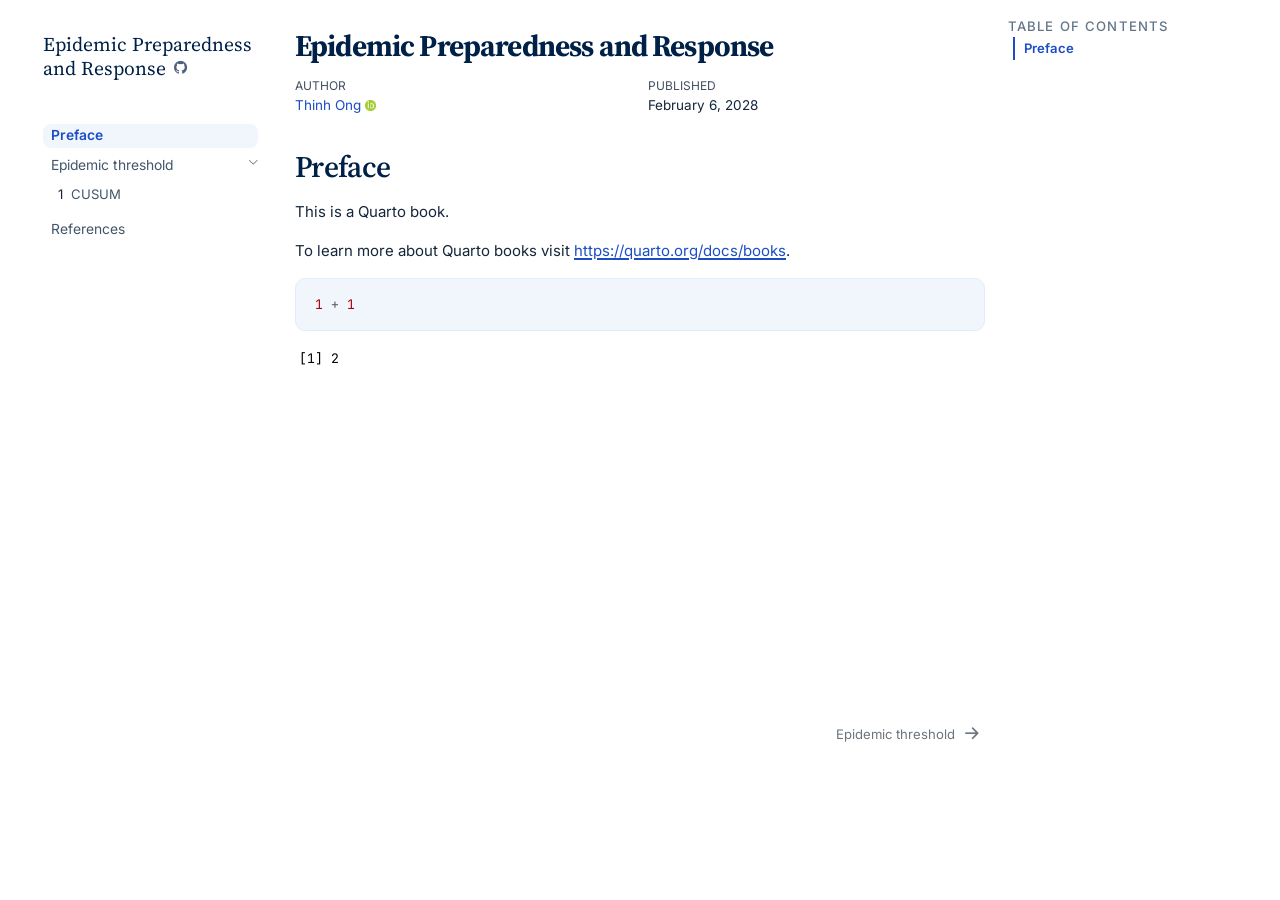
==== commit ed28955d: "Built site for gh-pages" ====
--- a/index.html
+++ b/index.html
@@ -2,7 +2,7 @@
 <html xmlns="http://www.w3.org/1999/xhtml" lang="en" xml:lang="en"><head>
 
 <meta charset="utf-8">
-<meta name="generator" content="quarto-1.9.38">
+<meta name="generator" content="quarto-1.8.27">
 
 <meta name="viewport" content="width=device-width, initial-scale=1.0, user-scalable=yes">
 
@@ -11,9 +11,6 @@
 
 <title>Epidemic Preparedness and Response</title>
 <style>
-/* Default styles provided by pandoc.
-** See https://pandoc.org/MANUAL.html#variables-for-html for config info.
-*/
 code{white-space: pre-wrap;}
 span.smallcaps{font-variant: small-caps;}
 div.columns{display: flex; gap: min(4vw, 1.5em);}
@@ -73,14 +70,15 @@
 <link href="./epithreshold.html" rel="next">
 <script src="site_libs/quarto-html/quarto.js" type="module"></script>
 <script src="site_libs/quarto-html/tabsets/tabsets.js" type="module"></script>
+<script src="site_libs/quarto-html/axe/axe-check.js" type="module"></script>
 <script src="site_libs/quarto-html/popper.min.js"></script>
 <script src="site_libs/quarto-html/tippy.umd.min.js"></script>
 <script src="site_libs/quarto-html/anchor.min.js"></script>
 <link href="site_libs/quarto-html/tippy.css" rel="stylesheet">
-<link href="site_libs/quarto-html/quarto-syntax-highlighting-79932594aa0290807c47a4fa0512a8dc.css" rel="stylesheet" id="quarto-text-highlighting-styles">
+<link href="site_libs/quarto-html/quarto-syntax-highlighting-452e82b5fdc6925848d8869b1cdec60b.css" rel="stylesheet" id="quarto-text-highlighting-styles">
 <script src="site_libs/bootstrap/bootstrap.min.js"></script>
 <link href="site_libs/bootstrap/bootstrap-icons.css" rel="stylesheet">
-<link href="site_libs/bootstrap/bootstrap-51f50a928ebeba495cf6b26d8df7c1ad.min.css" rel="stylesheet" append-hash="true" id="quarto-bootstrap" data-mode="light">
+<link href="site_libs/bootstrap/bootstrap-d7ba9af0fa552691178a684151a10853.min.css" rel="stylesheet" append-hash="true" id="quarto-bootstrap" data-mode="light">
 <script id="quarto-search-options" type="application/json">{
   "location": "sidebar",
   "copy-button": false,
--- a/site_libs/quarto-html/quarto-syntax-highlighting-452e82b5fdc6925848d8869b1cdec60b.css
+++ b/site_libs/quarto-html/quarto-syntax-highlighting-452e82b5fdc6925848d8869b1cdec60b.css
@@ -0,0 +1,236 @@
+/* quarto syntax highlight colors */
+:root {
+  --quarto-hl-ot-color: #003B4F;
+  --quarto-hl-at-color: #657422;
+  --quarto-hl-ss-color: #20794D;
+  --quarto-hl-an-color: #5E5E5E;
+  --quarto-hl-fu-color: #4758AB;
+  --quarto-hl-st-color: #20794D;
+  --quarto-hl-cf-color: #003B4F;
+  --quarto-hl-op-color: #5E5E5E;
+  --quarto-hl-er-color: #AD0000;
+  --quarto-hl-bn-color: #AD0000;
+  --quarto-hl-al-color: #AD0000;
+  --quarto-hl-va-color: #111111;
+  --quarto-hl-bu-color: inherit;
+  --quarto-hl-ex-color: inherit;
+  --quarto-hl-pp-color: #AD0000;
+  --quarto-hl-in-color: #5E5E5E;
+  --quarto-hl-vs-color: #20794D;
+  --quarto-hl-wa-color: #5E5E5E;
+  --quarto-hl-do-color: #5E5E5E;
+  --quarto-hl-im-color: #00769E;
+  --quarto-hl-ch-color: #20794D;
+  --quarto-hl-dt-color: #AD0000;
+  --quarto-hl-fl-color: #AD0000;
+  --quarto-hl-co-color: #5E5E5E;
+  --quarto-hl-cv-color: #5E5E5E;
+  --quarto-hl-cn-color: #8f5902;
+  --quarto-hl-sc-color: #5E5E5E;
+  --quarto-hl-dv-color: #AD0000;
+  --quarto-hl-kw-color: #003B4F;
+}
+
+/* other quarto variables */
+:root {
+  --quarto-font-monospace: "JetBrains Mono", ui-monospace, "SF Mono", Menlo, Consolas, monospace;
+}
+
+/* syntax highlight based on Pandoc's rules */
+pre > code.sourceCode > span {
+  color: #003B4F;
+}
+
+code.sourceCode > span {
+  color: #003B4F;
+}
+
+div.sourceCode,
+div.sourceCode pre.sourceCode {
+  color: #003B4F;
+}
+
+/* Normal */
+code span {
+  color: #003B4F;
+}
+
+/* Alert */
+code span.al {
+  color: #AD0000;
+  font-style: inherit;
+}
+
+/* Annotation */
+code span.an {
+  color: #5E5E5E;
+  font-style: inherit;
+}
+
+/* Attribute */
+code span.at {
+  color: #657422;
+  font-style: inherit;
+}
+
+/* BaseN */
+code span.bn {
+  color: #AD0000;
+  font-style: inherit;
+}
+
+/* BuiltIn */
+code span.bu {
+  font-style: inherit;
+}
+
+/* ControlFlow */
+code span.cf {
+  color: #003B4F;
+  font-weight: bold;
+  font-style: inherit;
+}
+
+/* Char */
+code span.ch {
+  color: #20794D;
+  font-style: inherit;
+}
+
+/* Constant */
+code span.cn {
+  color: #8f5902;
+  font-style: inherit;
+}
+
+/* Comment */
+code span.co {
+  color: #5E5E5E;
+  font-style: inherit;
+}
+
+/* CommentVar */
+code span.cv {
+  color: #5E5E5E;
+  font-style: italic;
+}
+
+/* Documentation */
+code span.do {
+  color: #5E5E5E;
+  font-style: italic;
+}
+
+/* DataType */
+code span.dt {
+  color: #AD0000;
+  font-style: inherit;
+}
+
+/* DecVal */
+code span.dv {
+  color: #AD0000;
+  font-style: inherit;
+}
+
+/* Error */
+code span.er {
+  color: #AD0000;
+  font-style: inherit;
+}
+
+/* Extension */
+code span.ex {
+  font-style: inherit;
+}
+
+/* Float */
+code span.fl {
+  color: #AD0000;
+  font-style: inherit;
+}
+
+/* Function */
+code span.fu {
+  color: #4758AB;
+  font-style: inherit;
+}
+
+/* Import */
+code span.im {
+  color: #00769E;
+  font-style: inherit;
+}
+
+/* Information */
+code span.in {
+  color: #5E5E5E;
+  font-style: inherit;
+}
+
+/* Keyword */
+code span.kw {
+  color: #003B4F;
+  font-weight: bold;
+  font-style: inherit;
+}
+
+/* Operator */
+code span.op {
+  color: #5E5E5E;
+  font-style: inherit;
+}
+
+/* Other */
+code span.ot {
+  color: #003B4F;
+  font-style: inherit;
+}
+
+/* Preprocessor */
+code span.pp {
+  color: #AD0000;
+  font-style: inherit;
+}
+
+/* SpecialChar */
+code span.sc {
+  color: #5E5E5E;
+  font-style: inherit;
+}
+
+/* SpecialString */
+code span.ss {
+  color: #20794D;
+  font-style: inherit;
+}
+
+/* String */
+code span.st {
+  color: #20794D;
+  font-style: inherit;
+}
+
+/* Variable */
+code span.va {
+  color: #111111;
+  font-style: inherit;
+}
+
+/* VerbatimString */
+code span.vs {
+  color: #20794D;
+  font-style: inherit;
+}
+
+/* Warning */
+code span.wa {
+  color: #5E5E5E;
+  font-style: italic;
+}
+
+.prevent-inlining {
+  content: "</";
+}
+
+/*# sourceMappingURL=0c63f2a6d9a3eb0cd123b0ab714ca974.css.map */
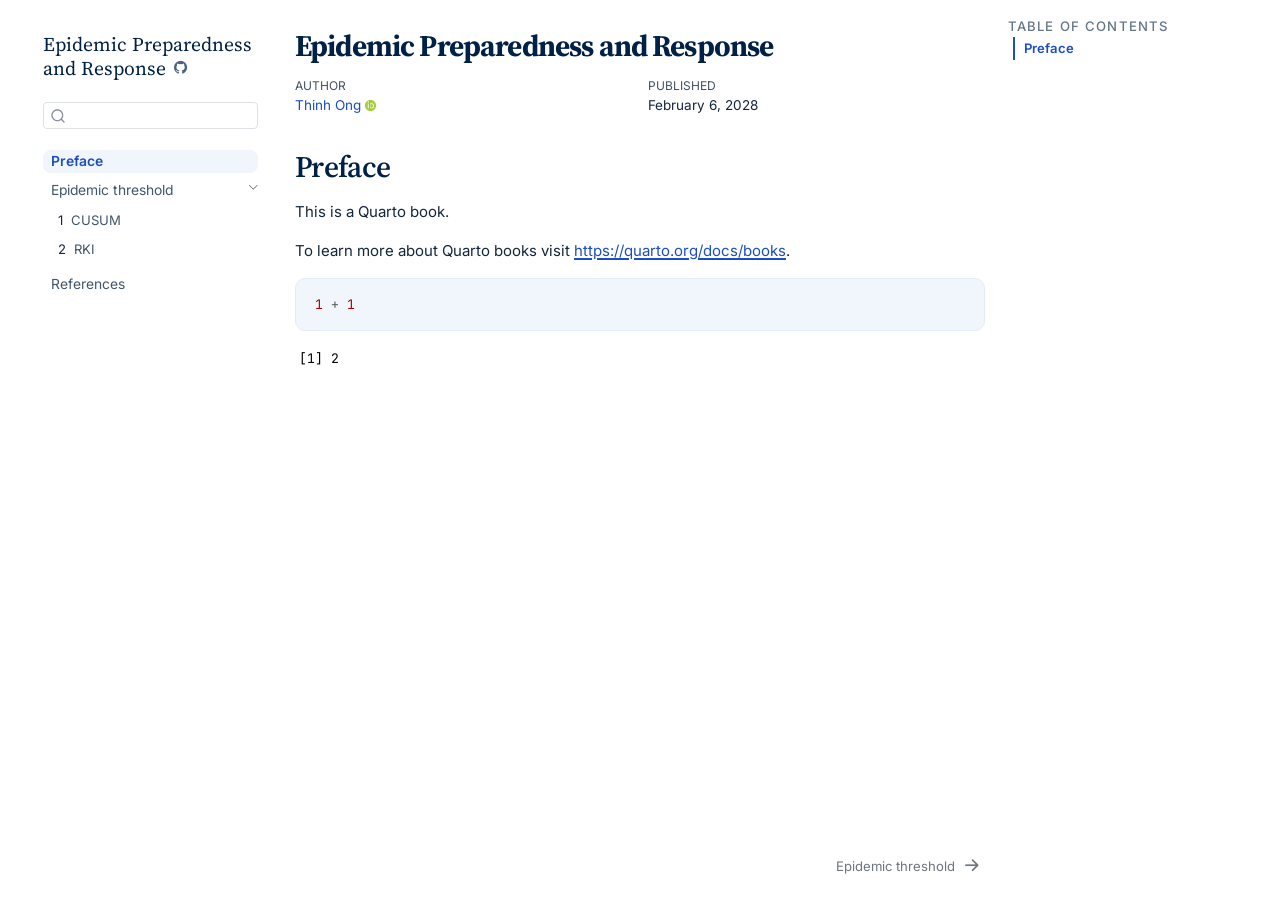
==== commit 693fdb67: "Built site for gh-pages" ====
--- a/index.html
+++ b/index.html
@@ -2,7 +2,7 @@
 <html xmlns="http://www.w3.org/1999/xhtml" lang="en" xml:lang="en"><head>
 
 <meta charset="utf-8">
-<meta name="generator" content="quarto-1.8.27">
+<meta name="generator" content="quarto-1.10.18">
 
 <meta name="viewport" content="width=device-width, initial-scale=1.0, user-scalable=yes">
 
@@ -11,10 +11,16 @@
 
 <title>Epidemic Preparedness and Response</title>
 <style>
-code{white-space: pre-wrap;}
+/* Default styles provided by pandoc.
+** See https://pandoc.org/MANUAL.html#variables-for-html for config info.
+*/
 span.smallcaps{font-variant: small-caps;}
-div.columns{display: flex; gap: min(4vw, 1.5em);}
-div.column{flex: auto; overflow-x: auto;}
+div.columns{display: flex; gap: 1.5em;}
+div.column{flex: auto;}
+@media screen {
+div.columns{gap: min(4vw, 1.5em);}
+div.column{overflow-x: auto;}
+}
 div.hanging-indent{margin-left: 1.5em; text-indent: -1.5em;}
 ul.task-list{list-style: none;}
 ul.task-list li input[type="checkbox"] {
@@ -70,15 +76,14 @@
 <link href="./epithreshold.html" rel="next">
 <script src="site_libs/quarto-html/quarto.js" type="module"></script>
 <script src="site_libs/quarto-html/tabsets/tabsets.js" type="module"></script>
-<script src="site_libs/quarto-html/axe/axe-check.js" type="module"></script>
 <script src="site_libs/quarto-html/popper.min.js"></script>
 <script src="site_libs/quarto-html/tippy.umd.min.js"></script>
 <script src="site_libs/quarto-html/anchor.min.js"></script>
 <link href="site_libs/quarto-html/tippy.css" rel="stylesheet">
-<link href="site_libs/quarto-html/quarto-syntax-highlighting-452e82b5fdc6925848d8869b1cdec60b.css" rel="stylesheet" id="quarto-text-highlighting-styles">
+<link href="site_libs/quarto-html/quarto-syntax-highlighting-55fdf7cbe6a6183dae1c3b79778743f2.css" rel="stylesheet" id="quarto-text-highlighting-styles">
 <script src="site_libs/bootstrap/bootstrap.min.js"></script>
 <link href="site_libs/bootstrap/bootstrap-icons.css" rel="stylesheet">
-<link href="site_libs/bootstrap/bootstrap-d7ba9af0fa552691178a684151a10853.min.css" rel="stylesheet" append-hash="true" id="quarto-bootstrap" data-mode="light">
+<link href="site_libs/bootstrap/bootstrap-56ea1bfbb414b3eb1acd4570ca7b1cd4.min.css" rel="stylesheet" append-hash="true" id="quarto-bootstrap" data-mode="light">
 <script id="quarto-search-options" type="application/json">{
   "location": "sidebar",
   "copy-button": false,
@@ -172,6 +177,12 @@
  <span class="menu-text"><span class="chapter-number">1</span>&nbsp; <span class="chapter-title">CUSUM</span></span></a>
   </div>
 </li>
+          <li class="sidebar-item">
+  <div class="sidebar-item-container"> 
+  <a href="./rki.html" class="sidebar-item-text sidebar-link">
+ <span class="menu-text"><span class="chapter-number">2</span>&nbsp; <span class="chapter-title">RKI</span></span></a>
+  </div>
+</li>
       </ul>
   </li>
         <li class="sidebar-item">
@@ -209,7 +220,7 @@
     <div>
     <div class="quarto-title-meta-heading">Author</div>
     <div class="quarto-title-meta-contents">
-             <p><a href="https://drthinhong.com/">Thinh Ong</a> <a href="https://orcid.org/0000-0001-6772-9291" class="quarto-title-author-orcid"> <img src="[data-uri]"></a></p>
+             <p><a href="https://drthinhong.com/">Thinh Ong</a> <a href="https://orcid.org/0000-0001-6772-9291" class="quarto-title-author-orcid" aria-label="ORCID profile for Thinh Ong"> <img alt="" src="[data-uri]"></a></p>
           </div>
   </div>
     
--- a/site_libs/quarto-html/quarto-syntax-highlighting-55fdf7cbe6a6183dae1c3b79778743f2.css
+++ b/site_libs/quarto-html/quarto-syntax-highlighting-55fdf7cbe6a6183dae1c3b79778743f2.css
@@ -0,0 +1,236 @@
+/* quarto syntax highlight colors */
+:root {
+  --quarto-hl-ot-color: #003B4F;
+  --quarto-hl-at-color: #657422;
+  --quarto-hl-ss-color: #20794D;
+  --quarto-hl-an-color: #5E5E5E;
+  --quarto-hl-fu-color: #4758AB;
+  --quarto-hl-st-color: #20794D;
+  --quarto-hl-cf-color: #003B4F;
+  --quarto-hl-op-color: #5E5E5E;
+  --quarto-hl-er-color: #AD0000;
+  --quarto-hl-bn-color: #AD0000;
+  --quarto-hl-al-color: #AD0000;
+  --quarto-hl-va-color: #111111;
+  --quarto-hl-bu-color: inherit;
+  --quarto-hl-ex-color: inherit;
+  --quarto-hl-pp-color: #AD0000;
+  --quarto-hl-in-color: #5E5E5E;
+  --quarto-hl-vs-color: #20794D;
+  --quarto-hl-wa-color: #5E5E5E;
+  --quarto-hl-do-color: #5E5E5E;
+  --quarto-hl-im-color: #00769E;
+  --quarto-hl-ch-color: #20794D;
+  --quarto-hl-dt-color: #AD0000;
+  --quarto-hl-fl-color: #AD0000;
+  --quarto-hl-co-color: #5E5E5E;
+  --quarto-hl-cv-color: #5E5E5E;
+  --quarto-hl-cn-color: #8f5902;
+  --quarto-hl-sc-color: #5E5E5E;
+  --quarto-hl-dv-color: #AD0000;
+  --quarto-hl-kw-color: #003B4F;
+}
+
+/* other quarto variables */
+:root {
+  --quarto-font-monospace: "JetBrains Mono", ui-monospace, "SF Mono", Menlo, Consolas, monospace;
+}
+
+/* syntax highlight based on Pandoc's rules */
+pre > code.sourceCode > span {
+  color: #003B4F;
+}
+
+code.sourceCode > span {
+  color: #003B4F;
+}
+
+div.sourceCode,
+div.sourceCode pre.sourceCode {
+  color: #003B4F;
+}
+
+/* Normal */
+code span {
+  color: #003B4F;
+}
+
+/* Alert */
+code span.al {
+  color: #AD0000;
+  font-style: inherit;
+}
+
+/* Annotation */
+code span.an {
+  color: #5E5E5E;
+  font-style: inherit;
+}
+
+/* Attribute */
+code span.at {
+  color: #657422;
+  font-style: inherit;
+}
+
+/* BaseN */
+code span.bn {
+  color: #AD0000;
+  font-style: inherit;
+}
+
+/* BuiltIn */
+code span.bu {
+  font-style: inherit;
+}
+
+/* ControlFlow */
+code span.cf {
+  color: #003B4F;
+  font-weight: bold;
+  font-style: inherit;
+}
+
+/* Char */
+code span.ch {
+  color: #20794D;
+  font-style: inherit;
+}
+
+/* Constant */
+code span.cn {
+  color: #8f5902;
+  font-style: inherit;
+}
+
+/* Comment */
+code span.co {
+  color: #5E5E5E;
+  font-style: inherit;
+}
+
+/* CommentVar */
+code span.cv {
+  color: #5E5E5E;
+  font-style: italic;
+}
+
+/* Documentation */
+code span.do {
+  color: #5E5E5E;
+  font-style: italic;
+}
+
+/* DataType */
+code span.dt {
+  color: #AD0000;
+  font-style: inherit;
+}
+
+/* DecVal */
+code span.dv {
+  color: #AD0000;
+  font-style: inherit;
+}
+
+/* Error */
+code span.er {
+  color: #AD0000;
+  font-style: inherit;
+}
+
+/* Extension */
+code span.ex {
+  font-style: inherit;
+}
+
+/* Float */
+code span.fl {
+  color: #AD0000;
+  font-style: inherit;
+}
+
+/* Function */
+code span.fu {
+  color: #4758AB;
+  font-style: inherit;
+}
+
+/* Import */
+code span.im {
+  color: #00769E;
+  font-style: inherit;
+}
+
+/* Information */
+code span.in {
+  color: #5E5E5E;
+  font-style: inherit;
+}
+
+/* Keyword */
+code span.kw {
+  color: #003B4F;
+  font-weight: bold;
+  font-style: inherit;
+}
+
+/* Operator */
+code span.op {
+  color: #5E5E5E;
+  font-style: inherit;
+}
+
+/* Other */
+code span.ot {
+  color: #003B4F;
+  font-style: inherit;
+}
+
+/* Preprocessor */
+code span.pp {
+  color: #AD0000;
+  font-style: inherit;
+}
+
+/* SpecialChar */
+code span.sc {
+  color: #5E5E5E;
+  font-style: inherit;
+}
+
+/* SpecialString */
+code span.ss {
+  color: #20794D;
+  font-style: inherit;
+}
+
+/* String */
+code span.st {
+  color: #20794D;
+  font-style: inherit;
+}
+
+/* Variable */
+code span.va {
+  color: #111111;
+  font-style: inherit;
+}
+
+/* VerbatimString */
+code span.vs {
+  color: #20794D;
+  font-style: inherit;
+}
+
+/* Warning */
+code span.wa {
+  color: #5E5E5E;
+  font-style: italic;
+}
+
+.prevent-inlining {
+  content: "</";
+}
+
+/*# sourceMappingURL=abf48f8ef78b0521b90b70d6eb1a10a2.css.map */
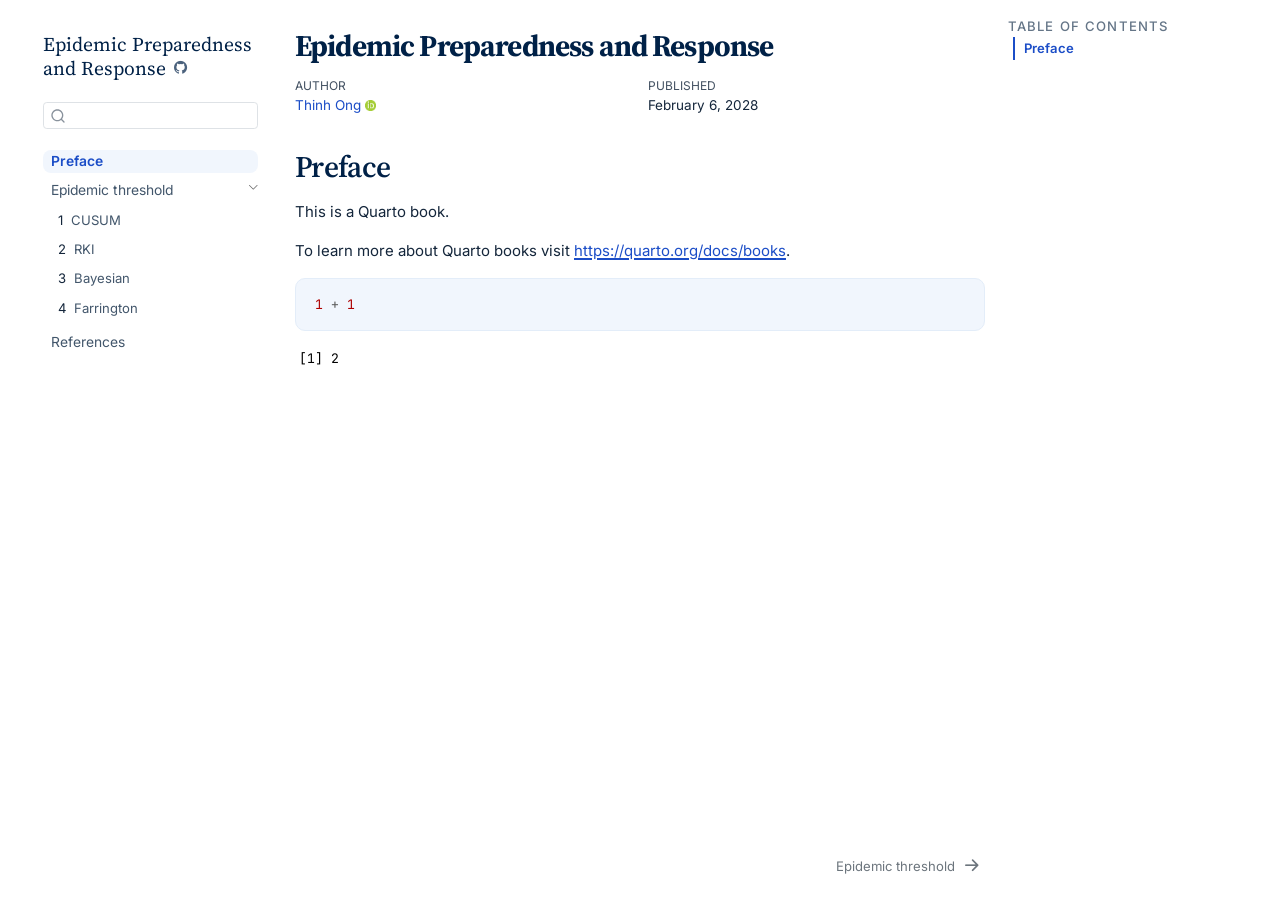
==== commit 32439811: "Built site for gh-pages" ====
--- a/index.html
+++ b/index.html
@@ -2,7 +2,7 @@
 <html xmlns="http://www.w3.org/1999/xhtml" lang="en" xml:lang="en"><head>
 
 <meta charset="utf-8">
-<meta name="generator" content="quarto-1.10.18">
+<meta name="generator" content="quarto-1.10.19">
 
 <meta name="viewport" content="width=device-width, initial-scale=1.0, user-scalable=yes">
 
@@ -80,10 +80,10 @@
 <script src="site_libs/quarto-html/tippy.umd.min.js"></script>
 <script src="site_libs/quarto-html/anchor.min.js"></script>
 <link href="site_libs/quarto-html/tippy.css" rel="stylesheet">
-<link href="site_libs/quarto-html/quarto-syntax-highlighting-55fdf7cbe6a6183dae1c3b79778743f2.css" rel="stylesheet" id="quarto-text-highlighting-styles">
+<link href="site_libs/quarto-html/quarto-syntax-highlighting-9e59b32b52c4a9ca5d924671db93c520.css" rel="stylesheet" id="quarto-text-highlighting-styles">
 <script src="site_libs/bootstrap/bootstrap.min.js"></script>
 <link href="site_libs/bootstrap/bootstrap-icons.css" rel="stylesheet">
-<link href="site_libs/bootstrap/bootstrap-56ea1bfbb414b3eb1acd4570ca7b1cd4.min.css" rel="stylesheet" append-hash="true" id="quarto-bootstrap" data-mode="light">
+<link href="site_libs/bootstrap/bootstrap-bb9e99e26899b142fb721f4d14f6f13c.min.css" rel="stylesheet" append-hash="true" id="quarto-bootstrap" data-mode="light">
 <script id="quarto-search-options" type="application/json">{
   "location": "sidebar",
   "copy-button": false,
@@ -181,6 +181,18 @@
   <div class="sidebar-item-container"> 
   <a href="./rki.html" class="sidebar-item-text sidebar-link">
  <span class="menu-text"><span class="chapter-number">2</span>&nbsp; <span class="chapter-title">RKI</span></span></a>
+  </div>
+</li>
+          <li class="sidebar-item">
+  <div class="sidebar-item-container"> 
+  <a href="./bayes.html" class="sidebar-item-text sidebar-link">
+ <span class="menu-text"><span class="chapter-number">3</span>&nbsp; <span class="chapter-title">Bayesian</span></span></a>
+  </div>
+</li>
+          <li class="sidebar-item">
+  <div class="sidebar-item-container"> 
+  <a href="./farrington.html" class="sidebar-item-text sidebar-link">
+ <span class="menu-text"><span class="chapter-number">4</span>&nbsp; <span class="chapter-title">Farrington</span></span></a>
   </div>
 </li>
       </ul>
--- a/site_libs/quarto-html/quarto-syntax-highlighting-9e59b32b52c4a9ca5d924671db93c520.css
+++ b/site_libs/quarto-html/quarto-syntax-highlighting-9e59b32b52c4a9ca5d924671db93c520.css
@@ -0,0 +1,236 @@
+/* quarto syntax highlight colors */
+:root {
+  --quarto-hl-ot-color: #003B4F;
+  --quarto-hl-at-color: #657422;
+  --quarto-hl-ss-color: #20794D;
+  --quarto-hl-an-color: #5E5E5E;
+  --quarto-hl-fu-color: #4758AB;
+  --quarto-hl-st-color: #20794D;
+  --quarto-hl-cf-color: #003B4F;
+  --quarto-hl-op-color: #5E5E5E;
+  --quarto-hl-er-color: #AD0000;
+  --quarto-hl-bn-color: #AD0000;
+  --quarto-hl-al-color: #AD0000;
+  --quarto-hl-va-color: #111111;
+  --quarto-hl-bu-color: inherit;
+  --quarto-hl-ex-color: inherit;
+  --quarto-hl-pp-color: #AD0000;
+  --quarto-hl-in-color: #5E5E5E;
+  --quarto-hl-vs-color: #20794D;
+  --quarto-hl-wa-color: #5E5E5E;
+  --quarto-hl-do-color: #5E5E5E;
+  --quarto-hl-im-color: #00769E;
+  --quarto-hl-ch-color: #20794D;
+  --quarto-hl-dt-color: #AD0000;
+  --quarto-hl-fl-color: #AD0000;
+  --quarto-hl-co-color: #5E5E5E;
+  --quarto-hl-cv-color: #5E5E5E;
+  --quarto-hl-cn-color: #8f5902;
+  --quarto-hl-sc-color: #5E5E5E;
+  --quarto-hl-dv-color: #AD0000;
+  --quarto-hl-kw-color: #003B4F;
+}
+
+/* other quarto variables */
+:root {
+  --quarto-font-monospace: "JetBrains Mono", ui-monospace, "SF Mono", Menlo, Consolas, monospace;
+}
+
+/* syntax highlight based on Pandoc's rules */
+pre > code.sourceCode > span {
+  color: #003B4F;
+}
+
+code.sourceCode > span {
+  color: #003B4F;
+}
+
+div.sourceCode,
+div.sourceCode pre.sourceCode {
+  color: #003B4F;
+}
+
+/* Normal */
+code span {
+  color: #003B4F;
+}
+
+/* Alert */
+code span.al {
+  color: #AD0000;
+  font-style: inherit;
+}
+
+/* Annotation */
+code span.an {
+  color: #5E5E5E;
+  font-style: inherit;
+}
+
+/* Attribute */
+code span.at {
+  color: #657422;
+  font-style: inherit;
+}
+
+/* BaseN */
+code span.bn {
+  color: #AD0000;
+  font-style: inherit;
+}
+
+/* BuiltIn */
+code span.bu {
+  font-style: inherit;
+}
+
+/* ControlFlow */
+code span.cf {
+  color: #003B4F;
+  font-weight: bold;
+  font-style: inherit;
+}
+
+/* Char */
+code span.ch {
+  color: #20794D;
+  font-style: inherit;
+}
+
+/* Constant */
+code span.cn {
+  color: #8f5902;
+  font-style: inherit;
+}
+
+/* Comment */
+code span.co {
+  color: #5E5E5E;
+  font-style: inherit;
+}
+
+/* CommentVar */
+code span.cv {
+  color: #5E5E5E;
+  font-style: italic;
+}
+
+/* Documentation */
+code span.do {
+  color: #5E5E5E;
+  font-style: italic;
+}
+
+/* DataType */
+code span.dt {
+  color: #AD0000;
+  font-style: inherit;
+}
+
+/* DecVal */
+code span.dv {
+  color: #AD0000;
+  font-style: inherit;
+}
+
+/* Error */
+code span.er {
+  color: #AD0000;
+  font-style: inherit;
+}
+
+/* Extension */
+code span.ex {
+  font-style: inherit;
+}
+
+/* Float */
+code span.fl {
+  color: #AD0000;
+  font-style: inherit;
+}
+
+/* Function */
+code span.fu {
+  color: #4758AB;
+  font-style: inherit;
+}
+
+/* Import */
+code span.im {
+  color: #00769E;
+  font-style: inherit;
+}
+
+/* Information */
+code span.in {
+  color: #5E5E5E;
+  font-style: inherit;
+}
+
+/* Keyword */
+code span.kw {
+  color: #003B4F;
+  font-weight: bold;
+  font-style: inherit;
+}
+
+/* Operator */
+code span.op {
+  color: #5E5E5E;
+  font-style: inherit;
+}
+
+/* Other */
+code span.ot {
+  color: #003B4F;
+  font-style: inherit;
+}
+
+/* Preprocessor */
+code span.pp {
+  color: #AD0000;
+  font-style: inherit;
+}
+
+/* SpecialChar */
+code span.sc {
+  color: #5E5E5E;
+  font-style: inherit;
+}
+
+/* SpecialString */
+code span.ss {
+  color: #20794D;
+  font-style: inherit;
+}
+
+/* String */
+code span.st {
+  color: #20794D;
+  font-style: inherit;
+}
+
+/* Variable */
+code span.va {
+  color: #111111;
+  font-style: inherit;
+}
+
+/* VerbatimString */
+code span.vs {
+  color: #20794D;
+  font-style: inherit;
+}
+
+/* Warning */
+code span.wa {
+  color: #5E5E5E;
+  font-style: italic;
+}
+
+.prevent-inlining {
+  content: "</";
+}
+
+/*# sourceMappingURL=261009ffb2903fac1bf8ee4f0db7abbb.css.map */
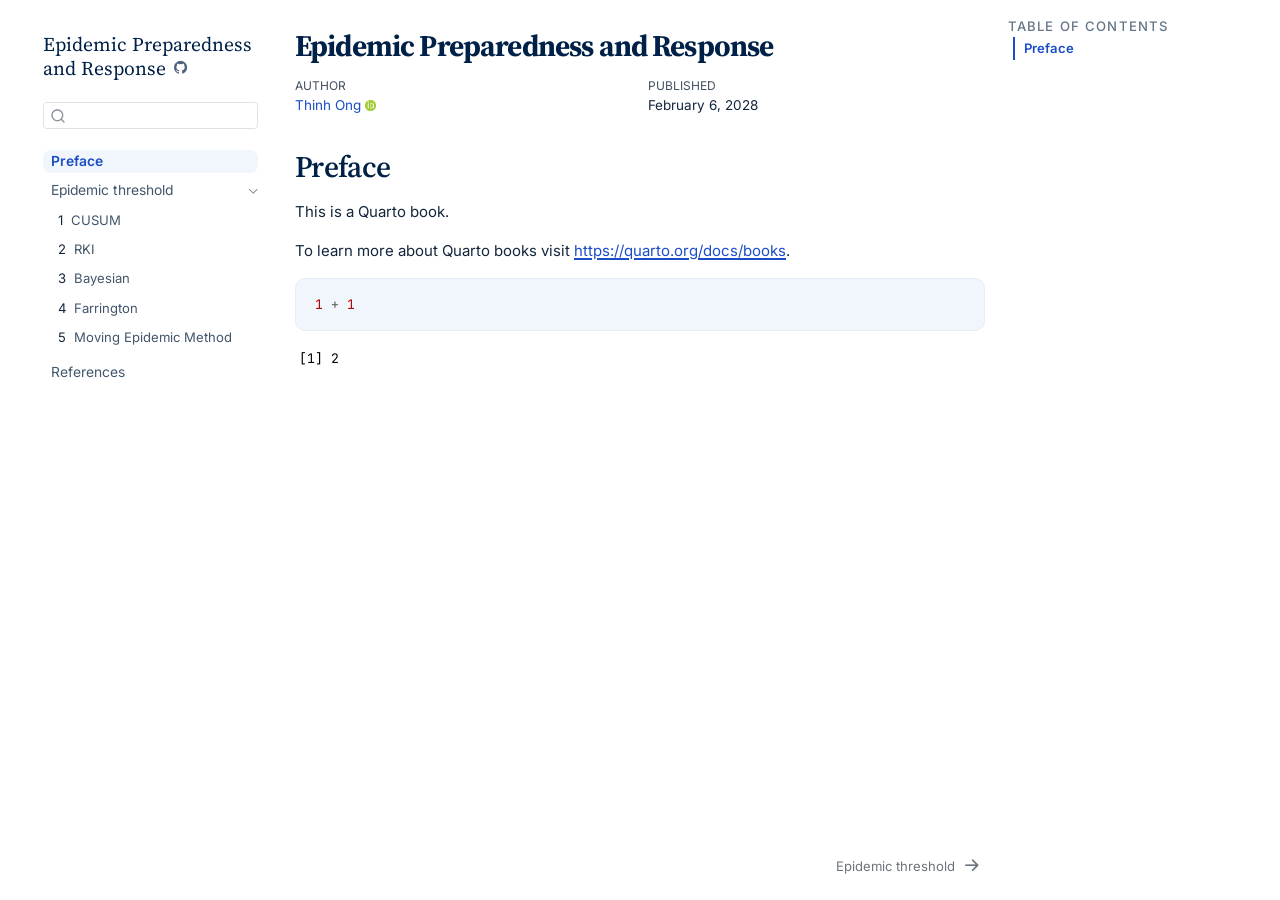
==== commit fc6696a5: "Built site for gh-pages" ====
--- a/index.html
+++ b/index.html
@@ -2,7 +2,7 @@
 <html xmlns="http://www.w3.org/1999/xhtml" lang="en" xml:lang="en"><head>
 
 <meta charset="utf-8">
-<meta name="generator" content="quarto-1.10.19">
+<meta name="generator" content="quarto-1.11.9">
 
 <meta name="viewport" content="width=device-width, initial-scale=1.0, user-scalable=yes">
 
@@ -76,14 +76,15 @@
 <link href="./epithreshold.html" rel="next">
 <script src="site_libs/quarto-html/quarto.js" type="module"></script>
 <script src="site_libs/quarto-html/tabsets/tabsets.js" type="module"></script>
+<script src="site_libs/quarto-html/scrollable-regions/scrollable-regions.js" type="module"></script>
 <script src="site_libs/quarto-html/popper.min.js"></script>
 <script src="site_libs/quarto-html/tippy.umd.min.js"></script>
 <script src="site_libs/quarto-html/anchor.min.js"></script>
 <link href="site_libs/quarto-html/tippy.css" rel="stylesheet">
-<link href="site_libs/quarto-html/quarto-syntax-highlighting-9e59b32b52c4a9ca5d924671db93c520.css" rel="stylesheet" id="quarto-text-highlighting-styles">
+<link href="site_libs/quarto-html/quarto-syntax-highlighting-e2b0d26dc907153b9b7d894772c108f8.css" rel="stylesheet" id="quarto-text-highlighting-styles">
 <script src="site_libs/bootstrap/bootstrap.min.js"></script>
 <link href="site_libs/bootstrap/bootstrap-icons.css" rel="stylesheet">
-<link href="site_libs/bootstrap/bootstrap-bb9e99e26899b142fb721f4d14f6f13c.min.css" rel="stylesheet" append-hash="true" id="quarto-bootstrap" data-mode="light">
+<link href="site_libs/bootstrap/bootstrap-07505f6af4109e00365ac56af6beafc5.min.css" rel="stylesheet" append-hash="true" id="quarto-bootstrap" data-mode="light">
 <script id="quarto-search-options" type="application/json">{
   "location": "sidebar",
   "copy-button": false,
@@ -119,17 +120,17 @@
 <link rel="stylesheet" href="assets/tokens.css">
 </head>
 
-<body class="nav-sidebar floating quarto-light">
+<body class="nav-sidebar floating quarto-light"><a id="quarto-skip-link" class="visually-hidden-focusable" href="#quarto-document-content">Skip to main content</a>
 
 <div id="quarto-search-results"></div>
   <header id="quarto-header" class="headroom fixed-top">
-  <nav class="quarto-secondary-nav">
+  <nav class="quarto-secondary-nav" aria-label="Toolbar">
     <div class="container-fluid d-flex">
       <button type="button" class="quarto-btn-toggle btn" data-bs-toggle="collapse" role="button" data-bs-target=".quarto-sidebar-collapse-item" aria-controls="quarto-sidebar" aria-expanded="false" aria-label="Toggle sidebar navigation" onclick="if (window.quartoToggleHeadroom) { window.quartoToggleHeadroom(); }">
         <i class="bi bi-layout-text-sidebar-reverse"></i>
       </button>
-        <nav class="quarto-page-breadcrumbs" aria-label="breadcrumb"><ol class="breadcrumb"><li class="breadcrumb-item"><a href="./index.html">Preface</a></li></ol></nav>
-        <a class="flex-grow-1" role="navigation" data-bs-toggle="collapse" data-bs-target=".quarto-sidebar-collapse-item" aria-controls="quarto-sidebar" aria-expanded="false" aria-label="Toggle sidebar navigation" onclick="if (window.quartoToggleHeadroom) { window.quartoToggleHeadroom(); }">      
+        <nav class="quarto-page-breadcrumbs" aria-label="Breadcrumbs"><ol class="breadcrumb"><li class="breadcrumb-item"><a href="./index.html">Preface</a></li></ol></nav>
+        <a class="flex-grow-1" data-bs-toggle="collapse" data-bs-target=".quarto-sidebar-collapse-item" onclick="if (window.quartoToggleHeadroom) { window.quartoToggleHeadroom(); }">      
         </a>
       <button type="button" class="btn quarto-search-button" aria-label="Search" onclick="window.quartoOpenSearch();">
         <i class="bi bi-search"></i>
@@ -140,7 +141,7 @@
 <!-- content -->
 <div id="quarto-content" class="quarto-container page-columns page-rows-contents page-layout-article">
 <!-- sidebar -->
-  <nav id="quarto-sidebar" class="sidebar collapse collapse-horizontal quarto-sidebar-collapse-item sidebar-navigation floating overflow-auto">
+  <nav id="quarto-sidebar" class="sidebar collapse collapse-horizontal quarto-sidebar-collapse-item sidebar-navigation floating overflow-auto" aria-label="Site">
     <div class="pt-lg-2 mt-2 text-left sidebar-header">
     <div class="sidebar-title mb-0 py-0">
       <a href="./">Epidemic Preparedness and Response</a> 
@@ -165,12 +166,12 @@
         <li class="sidebar-item sidebar-item-section">
       <div class="sidebar-item-container"> 
             <a href="./epithreshold.html" class="sidebar-item-text sidebar-link">
- <span class="menu-text">Epidemic threshold</span></a>
-          <a class="sidebar-item-toggle text-start" data-bs-toggle="collapse" data-bs-target="#quarto-sidebar-section-1" role="navigation" aria-expanded="true" aria-label="Toggle section">
-            <i class="bi bi-chevron-right ms-2"></i>
-          </a> 
+ <span class="menu-text" id="quarto-sidebar-section-1-label">Epidemic threshold</span></a>
+            <button type="button" class="sidebar-item-toggle text-start" data-bs-toggle="collapse" data-bs-target="#quarto-sidebar-section-1" aria-controls="quarto-sidebar-section-1" aria-expanded="true" aria-label="Toggle section: Epidemic threshold">
+              <i class="bi bi-chevron-right ms-2" aria-hidden="true"></i>
+            </button> 
       </div>
-      <ul id="quarto-sidebar-section-1" class="collapse list-unstyled sidebar-section depth1 show">  
+      <ul id="quarto-sidebar-section-1" aria-labelledby="quarto-sidebar-section-1-label" class="collapse list-unstyled sidebar-section depth1 show">  
           <li class="sidebar-item">
   <div class="sidebar-item-container"> 
   <a href="./cusum.html" class="sidebar-item-text sidebar-link">
@@ -193,6 +194,12 @@
   <div class="sidebar-item-container"> 
   <a href="./farrington.html" class="sidebar-item-text sidebar-link">
  <span class="menu-text"><span class="chapter-number">4</span>&nbsp; <span class="chapter-title">Farrington</span></span></a>
+  </div>
+</li>
+          <li class="sidebar-item">
+  <div class="sidebar-item-container"> 
+  <a href="./mem.html" class="sidebar-item-text sidebar-link">
+ <span class="menu-text"><span class="chapter-number">5</span>&nbsp; <span class="chapter-title">Moving Epidemic Method</span></span></a>
   </div>
 </li>
       </ul>
@@ -209,7 +216,7 @@
 <div id="quarto-sidebar-glass" class="quarto-sidebar-collapse-item" data-bs-toggle="collapse" data-bs-target=".quarto-sidebar-collapse-item"></div>
 <!-- margin-sidebar -->
     <div id="quarto-margin-sidebar" class="sidebar margin-sidebar">
-        <nav id="TOC" role="doc-toc" class="toc-active">
+        <nav id="TOC" role="doc-toc" aria-labelledby="toc-title" class="toc-active">
     <h2 id="toc-title">Table of contents</h2>
    
   <ul>
@@ -218,7 +225,7 @@
 </nav>
     </div>
 <!-- main -->
-<main class="content" id="quarto-document-content">
+<main class="content" id="quarto-document-content" tabindex="-1">
 
 <header id="title-block-header" class="quarto-title-block default">
 <div class="quarto-title">
@@ -344,7 +351,8 @@
           return filterRegex.test(href) || localhostRegex.test(href) || mailtoRegex.test(href);
       }
       // Inspect non-navigation links and adorn them if external
-     var links = window.document.querySelectorAll('a[href]:not(.nav-link):not(.navbar-brand):not(.toc-action):not(.sidebar-link):not(.sidebar-item-toggle):not(.pagination-link):not(.no-external):not([aria-hidden]):not(.dropdown-item):not(.quarto-navigation-tool):not(.about-link)');
+      window.quartoDecorateExternalLinks = function (root) {
+     var links = (root || window.document).querySelectorAll('a[href]:not(.nav-link):not(.navbar-brand):not(.toc-action):not(.sidebar-link):not(.sidebar-item-toggle):not(.pagination-link):not(.no-external):not([aria-hidden]):not(.dropdown-item):not(.quarto-navigation-tool):not(.about-link)');
       for (var i=0; i<links.length; i++) {
         const link = links[i];
         if (!isInternal(link.href)) {
@@ -353,8 +361,69 @@
           if (link.dataset.originalHref !== undefined) {
             link.href = link.dataset.originalHref;
           }
-        }
-      }
+          if (!link.classList.contains('no-external-icon')) {
+          }
+        }
+      }
+      };
+      window.quartoDecorateExternalLinks(window.document);
+    // Esc closes the popup (WCAG 1.4.13) and focus leaving both trigger and
+    // popup closes it (WCAG 2.4.11); tippy handles neither for interactive popups.
+    const hideOnEscAndFocusOut = {
+      name: 'hideOnEscAndFocusOut',
+      defaultValue: true,
+      fn(instance) {
+        const dismiss = () => {
+          // A show scheduled by the trigger delay would otherwise reopen it
+          instance.clearDelayTimeouts();
+          instance.hide();
+        };
+        const onKeyDown = (event) => {
+          if (event.key !== 'Escape') {
+            return;
+          }
+          // Keep Esc from also reaching page handlers (e.g. reveal.js overview),
+          // except an open reveal.js slide menu, which Esc should close too.
+          // The menu handles keys only when its keyboard option is on.
+          const menuHandlesEsc = window.Reveal?.getPlugin?.('menu')?.isOpen() &&
+            window.Reveal.getConfig().menu?.keyboard !== false;
+          if (!menuHandlesEsc) {
+            event.stopPropagation();
+          }
+          if (instance.popper.contains(window.document.activeElement)) {
+            // Disabled while refocusing so the focus trigger does not reopen it
+            instance.disable();
+            instance.reference.focus();
+            instance.enable();
+          }
+          dismiss();
+        };
+        const onFocusOut = (event) => {
+          const target = event.relatedTarget;
+          if (target && !instance.reference.contains(target) &&
+              !instance.popper.contains(target)) {
+            dismiss();
+          }
+        };
+        // On the trigger too: a click trigger (code-annotations: select) has no
+        // blur handling. Attached for the instance's lifetime so leaving the
+        // trigger also cancels a show still pending on the trigger delay.
+        instance.reference.addEventListener('focusout', onFocusOut);
+        return {
+          onShow() {
+            window.document.addEventListener('keydown', onKeyDown, true);
+            instance.popper.addEventListener('focusout', onFocusOut);
+          },
+          onHide() {
+            window.document.removeEventListener('keydown', onKeyDown, true);
+            instance.popper.removeEventListener('focusout', onFocusOut);
+          },
+          onDestroy() {
+            instance.reference.removeEventListener('focusout', onFocusOut);
+          },
+        };
+      },
+    };
     function tippyHover(el, contentFn, onTriggerFn, onUntriggerFn) {
       const config = {
         allowHTML: true,
@@ -368,6 +437,7 @@
         interactiveBorder: 10,
         theme: 'quarto',
         placement: 'bottom-start',
+        plugins: [hideOnEscAndFocusOut],
       };
       if (contentFn) {
         config.content = contentFn;
@@ -530,44 +600,54 @@
           const lineIds = lines.map((line) => {
             return targetCell + "-" + line;
           })
-          let top = null;
-          let height = null;
-          let parent = null;
+          // Each band is positioned against its own containing block, which is
+          // not the offsetParent of the lines, so place it from client rects.
+          const placeBand = (band, firstEl, lastEl, codeBlock) => {
+            const container = band.offsetParent;
+            if (container === null) {
+              return;
+            }
+            const containerRect = container.getBoundingClientRect();
+            // Reveal.js scales slides with a transform, so convert client
+            // pixels back to the CSS pixels of the container.
+            const scale = containerRect.height / container.offsetHeight || 1;
+            const firstRect = firstEl.getBoundingClientRect();
+            const lastRect = lastEl.getBoundingClientRect();
+            const top = (firstRect.top - containerRect.top) / scale - container.clientTop + container.scrollTop;
+            const height = (lastRect.bottom - firstRect.top) / scale;
+            band.style.top = top - 2 + "px";
+            band.style.height = height + 4 + "px";
+            if (codeBlock) {
+              // Without the copy button wrapper, the containing block is wider
+              // than the code block, so span the code block explicitly.
+              const blockRect = codeBlock.getBoundingClientRect();
+              band.style.left = (blockRect.left - containerRect.left) / scale - container.clientLeft + container.scrollLeft + "px";
+              band.style.width = blockRect.width / scale + "px";
+            }
+          };
           if (lineIds.length > 0) {
-              //compute the position of the single el (top and bottom and make a div)
-              const el = window.document.getElementById(lineIds[0]);
-              top = el.offsetTop;
-              height = el.offsetHeight;
-              parent = el.parentElement.parentElement;
-            if (lineIds.length > 1) {
-              const lastEl = window.document.getElementById(lineIds[lineIds.length - 1]);
-              const bottom = lastEl.offsetTop + lastEl.offsetHeight;
-              height = bottom - top;
-            }
-            if (top !== null && height !== null && parent !== null) {
-              // cook up a div (if necessary) and position it 
-              let div = window.document.getElementById("code-annotation-line-highlight");
-              if (div === null) {
-                div = window.document.createElement("div");
-                div.setAttribute("id", "code-annotation-line-highlight");
-                div.style.position = 'absolute';
-                parent.appendChild(div);
-              }
-              div.style.top = top - 2 + "px";
-              div.style.height = height + 4 + "px";
-              div.style.left = 0;
-              let gutterDiv = window.document.getElementById("code-annotation-line-highlight-gutter");
-              if (gutterDiv === null) {
-                gutterDiv = window.document.createElement("div");
-                gutterDiv.setAttribute("id", "code-annotation-line-highlight-gutter");
-                gutterDiv.style.position = 'absolute';
-                const codeCell = window.document.getElementById(targetCell);
-                const gutter = codeCell.querySelector('.code-annotation-gutter');
-                gutter.appendChild(gutterDiv);
-              }
-              gutterDiv.style.top = top - 2 + "px";
-              gutterDiv.style.height = height + 4 + "px";
-            }
+            const el = window.document.getElementById(lineIds[0]);
+            const lastEl = window.document.getElementById(lineIds[lineIds.length - 1]);
+            const parent = el.parentElement.parentElement;
+            // cook up a div (if necessary) and position it
+            let div = window.document.getElementById("code-annotation-line-highlight");
+            if (div === null) {
+              div = window.document.createElement("div");
+              div.setAttribute("id", "code-annotation-line-highlight");
+              div.style.position = 'absolute';
+              parent.appendChild(div);
+            }
+            placeBand(div, el, lastEl, parent.closest("div.sourceCode") || parent);
+            let gutterDiv = window.document.getElementById("code-annotation-line-highlight-gutter");
+            if (gutterDiv === null) {
+              gutterDiv = window.document.createElement("div");
+              gutterDiv.setAttribute("id", "code-annotation-line-highlight-gutter");
+              gutterDiv.style.position = 'absolute';
+              const codeCell = window.document.getElementById(targetCell);
+              const gutter = codeCell.querySelector('.code-annotation-gutter');
+              gutter.appendChild(gutterDiv);
+            }
+            placeBand(gutterDiv, el, lastEl);
             selectedAnnoteEl = annoteEl;
           }
         };
@@ -666,7 +746,10 @@
     }
   });
   </script>
-<nav class="page-navigation">
+  <script type="application/javascript">
+  window.quartoScrollableRegionsLabels = {"code":"Scrollable code","output":"Scrollable output"};
+  </script>
+<nav class="page-navigation" aria-label="Page">
   <div class="nav-page nav-page-previous">
   </div>
   <div class="nav-page nav-page-next">
--- a/site_libs/quarto-html/quarto-syntax-highlighting-e2b0d26dc907153b9b7d894772c108f8.css
+++ b/site_libs/quarto-html/quarto-syntax-highlighting-e2b0d26dc907153b9b7d894772c108f8.css
@@ -0,0 +1,236 @@
+/* quarto syntax highlight colors */
+:root {
+  --quarto-hl-ot-color: #003B4F;
+  --quarto-hl-at-color: #657422;
+  --quarto-hl-ss-color: #20794D;
+  --quarto-hl-an-color: #5E5E5E;
+  --quarto-hl-fu-color: #4758AB;
+  --quarto-hl-st-color: #20794D;
+  --quarto-hl-cf-color: #003B4F;
+  --quarto-hl-op-color: #5E5E5E;
+  --quarto-hl-er-color: #AD0000;
+  --quarto-hl-bn-color: #AD0000;
+  --quarto-hl-al-color: #AD0000;
+  --quarto-hl-va-color: #111111;
+  --quarto-hl-bu-color: inherit;
+  --quarto-hl-ex-color: inherit;
+  --quarto-hl-pp-color: #AD0000;
+  --quarto-hl-in-color: #5E5E5E;
+  --quarto-hl-vs-color: #20794D;
+  --quarto-hl-wa-color: #5E5E5E;
+  --quarto-hl-do-color: #5E5E5E;
+  --quarto-hl-im-color: #00769E;
+  --quarto-hl-ch-color: #20794D;
+  --quarto-hl-dt-color: #AD0000;
+  --quarto-hl-fl-color: #AD0000;
+  --quarto-hl-co-color: #5E5E5E;
+  --quarto-hl-cv-color: #5E5E5E;
+  --quarto-hl-cn-color: #8f5902;
+  --quarto-hl-sc-color: #5E5E5E;
+  --quarto-hl-dv-color: #AD0000;
+  --quarto-hl-kw-color: #003B4F;
+}
+
+/* other quarto variables */
+:root {
+  --quarto-font-monospace: "JetBrains Mono", ui-monospace, "SF Mono", Menlo, Consolas, monospace;
+}
+
+/* syntax highlight based on Pandoc's rules */
+pre > code.sourceCode > span {
+  color: #003B4F;
+}
+
+code.sourceCode > span {
+  color: #003B4F;
+}
+
+div.sourceCode,
+div.sourceCode pre.sourceCode {
+  color: #003B4F;
+}
+
+/* Normal */
+code span {
+  color: #003B4F;
+}
+
+/* Alert */
+code span.al {
+  color: #AD0000;
+  font-style: inherit;
+}
+
+/* Annotation */
+code span.an {
+  color: #5E5E5E;
+  font-style: inherit;
+}
+
+/* Attribute */
+code span.at {
+  color: #657422;
+  font-style: inherit;
+}
+
+/* BaseN */
+code span.bn {
+  color: #AD0000;
+  font-style: inherit;
+}
+
+/* BuiltIn */
+code span.bu {
+  font-style: inherit;
+}
+
+/* ControlFlow */
+code span.cf {
+  color: #003B4F;
+  font-weight: bold;
+  font-style: inherit;
+}
+
+/* Char */
+code span.ch {
+  color: #20794D;
+  font-style: inherit;
+}
+
+/* Constant */
+code span.cn {
+  color: #8f5902;
+  font-style: inherit;
+}
+
+/* Comment */
+code span.co {
+  color: #5E5E5E;
+  font-style: inherit;
+}
+
+/* CommentVar */
+code span.cv {
+  color: #5E5E5E;
+  font-style: italic;
+}
+
+/* Documentation */
+code span.do {
+  color: #5E5E5E;
+  font-style: italic;
+}
+
+/* DataType */
+code span.dt {
+  color: #AD0000;
+  font-style: inherit;
+}
+
+/* DecVal */
+code span.dv {
+  color: #AD0000;
+  font-style: inherit;
+}
+
+/* Error */
+code span.er {
+  color: #AD0000;
+  font-style: inherit;
+}
+
+/* Extension */
+code span.ex {
+  font-style: inherit;
+}
+
+/* Float */
+code span.fl {
+  color: #AD0000;
+  font-style: inherit;
+}
+
+/* Function */
+code span.fu {
+  color: #4758AB;
+  font-style: inherit;
+}
+
+/* Import */
+code span.im {
+  color: #00769E;
+  font-style: inherit;
+}
+
+/* Information */
+code span.in {
+  color: #5E5E5E;
+  font-style: inherit;
+}
+
+/* Keyword */
+code span.kw {
+  color: #003B4F;
+  font-weight: bold;
+  font-style: inherit;
+}
+
+/* Operator */
+code span.op {
+  color: #5E5E5E;
+  font-style: inherit;
+}
+
+/* Other */
+code span.ot {
+  color: #003B4F;
+  font-style: inherit;
+}
+
+/* Preprocessor */
+code span.pp {
+  color: #AD0000;
+  font-style: inherit;
+}
+
+/* SpecialChar */
+code span.sc {
+  color: #5E5E5E;
+  font-style: inherit;
+}
+
+/* SpecialString */
+code span.ss {
+  color: #20794D;
+  font-style: inherit;
+}
+
+/* String */
+code span.st {
+  color: #20794D;
+  font-style: inherit;
+}
+
+/* Variable */
+code span.va {
+  color: #111111;
+  font-style: inherit;
+}
+
+/* VerbatimString */
+code span.vs {
+  color: #20794D;
+  font-style: inherit;
+}
+
+/* Warning */
+code span.wa {
+  color: #5E5E5E;
+  font-style: italic;
+}
+
+.prevent-inlining {
+  content: "</";
+}
+
+/*# sourceMappingURL=5a2c7d9dd6dd5897d7f96c2ef745bbc9.css.map */
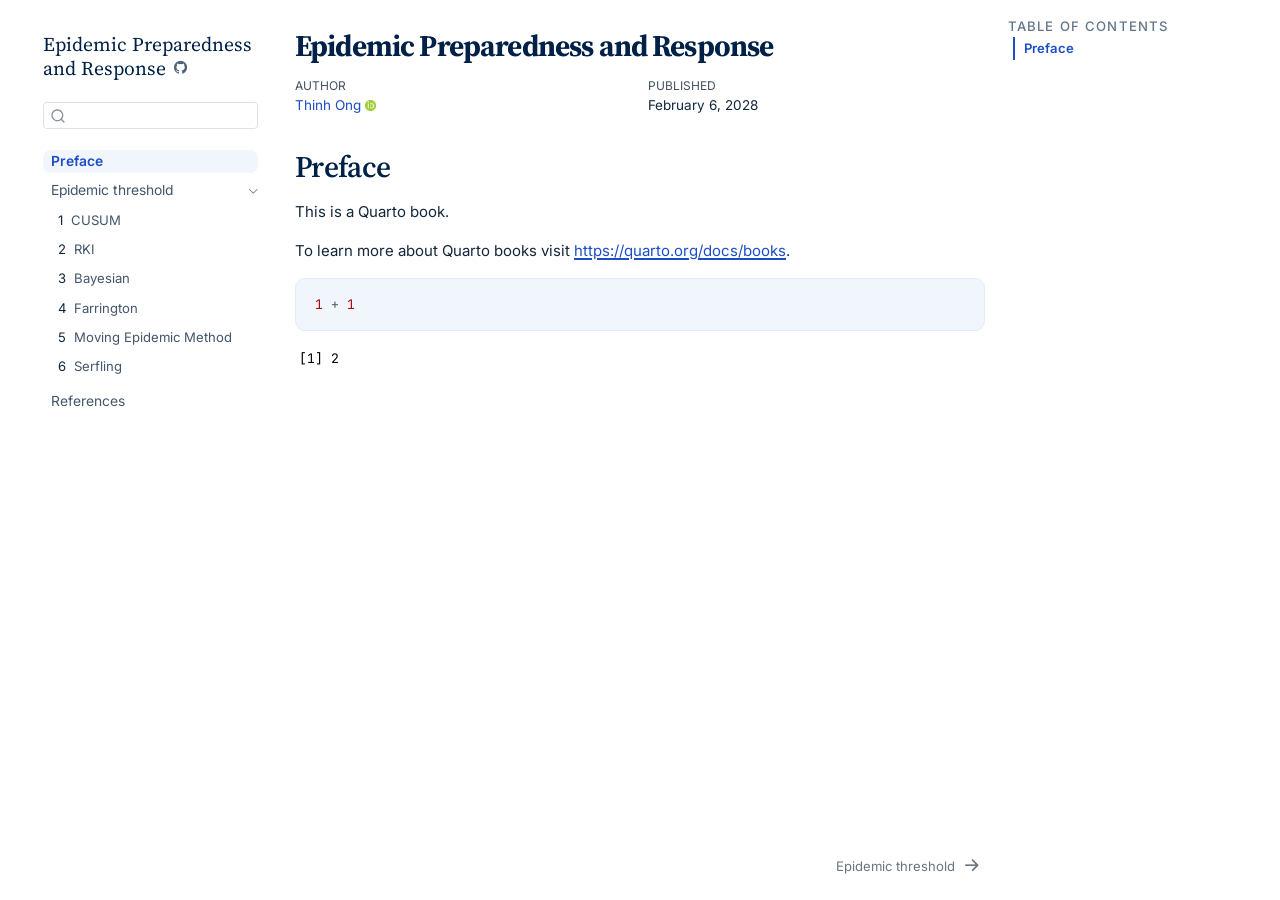
==== commit 26ebe512: "Built site for gh-pages" ====
--- a/index.html
+++ b/index.html
@@ -84,7 +84,7 @@
 <link href="site_libs/quarto-html/quarto-syntax-highlighting-e2b0d26dc907153b9b7d894772c108f8.css" rel="stylesheet" id="quarto-text-highlighting-styles">
 <script src="site_libs/bootstrap/bootstrap.min.js"></script>
 <link href="site_libs/bootstrap/bootstrap-icons.css" rel="stylesheet">
-<link href="site_libs/bootstrap/bootstrap-07505f6af4109e00365ac56af6beafc5.min.css" rel="stylesheet" append-hash="true" id="quarto-bootstrap" data-mode="light">
+<link href="site_libs/bootstrap/bootstrap-a69e96623606a37e67cac0cdbc27d10a.min.css" rel="stylesheet" append-hash="true" id="quarto-bootstrap" data-mode="light">
 <script id="quarto-search-options" type="application/json">{
   "location": "sidebar",
   "copy-button": false,
@@ -202,6 +202,12 @@
  <span class="menu-text"><span class="chapter-number">5</span>&nbsp; <span class="chapter-title">Moving Epidemic Method</span></span></a>
   </div>
 </li>
+          <li class="sidebar-item">
+  <div class="sidebar-item-container"> 
+  <a href="./serfling.html" class="sidebar-item-text sidebar-link">
+ <span class="menu-text"><span class="chapter-number">6</span>&nbsp; <span class="chapter-title">Serfling</span></span></a>
+  </div>
+</li>
       </ul>
   </li>
         <li class="sidebar-item">
